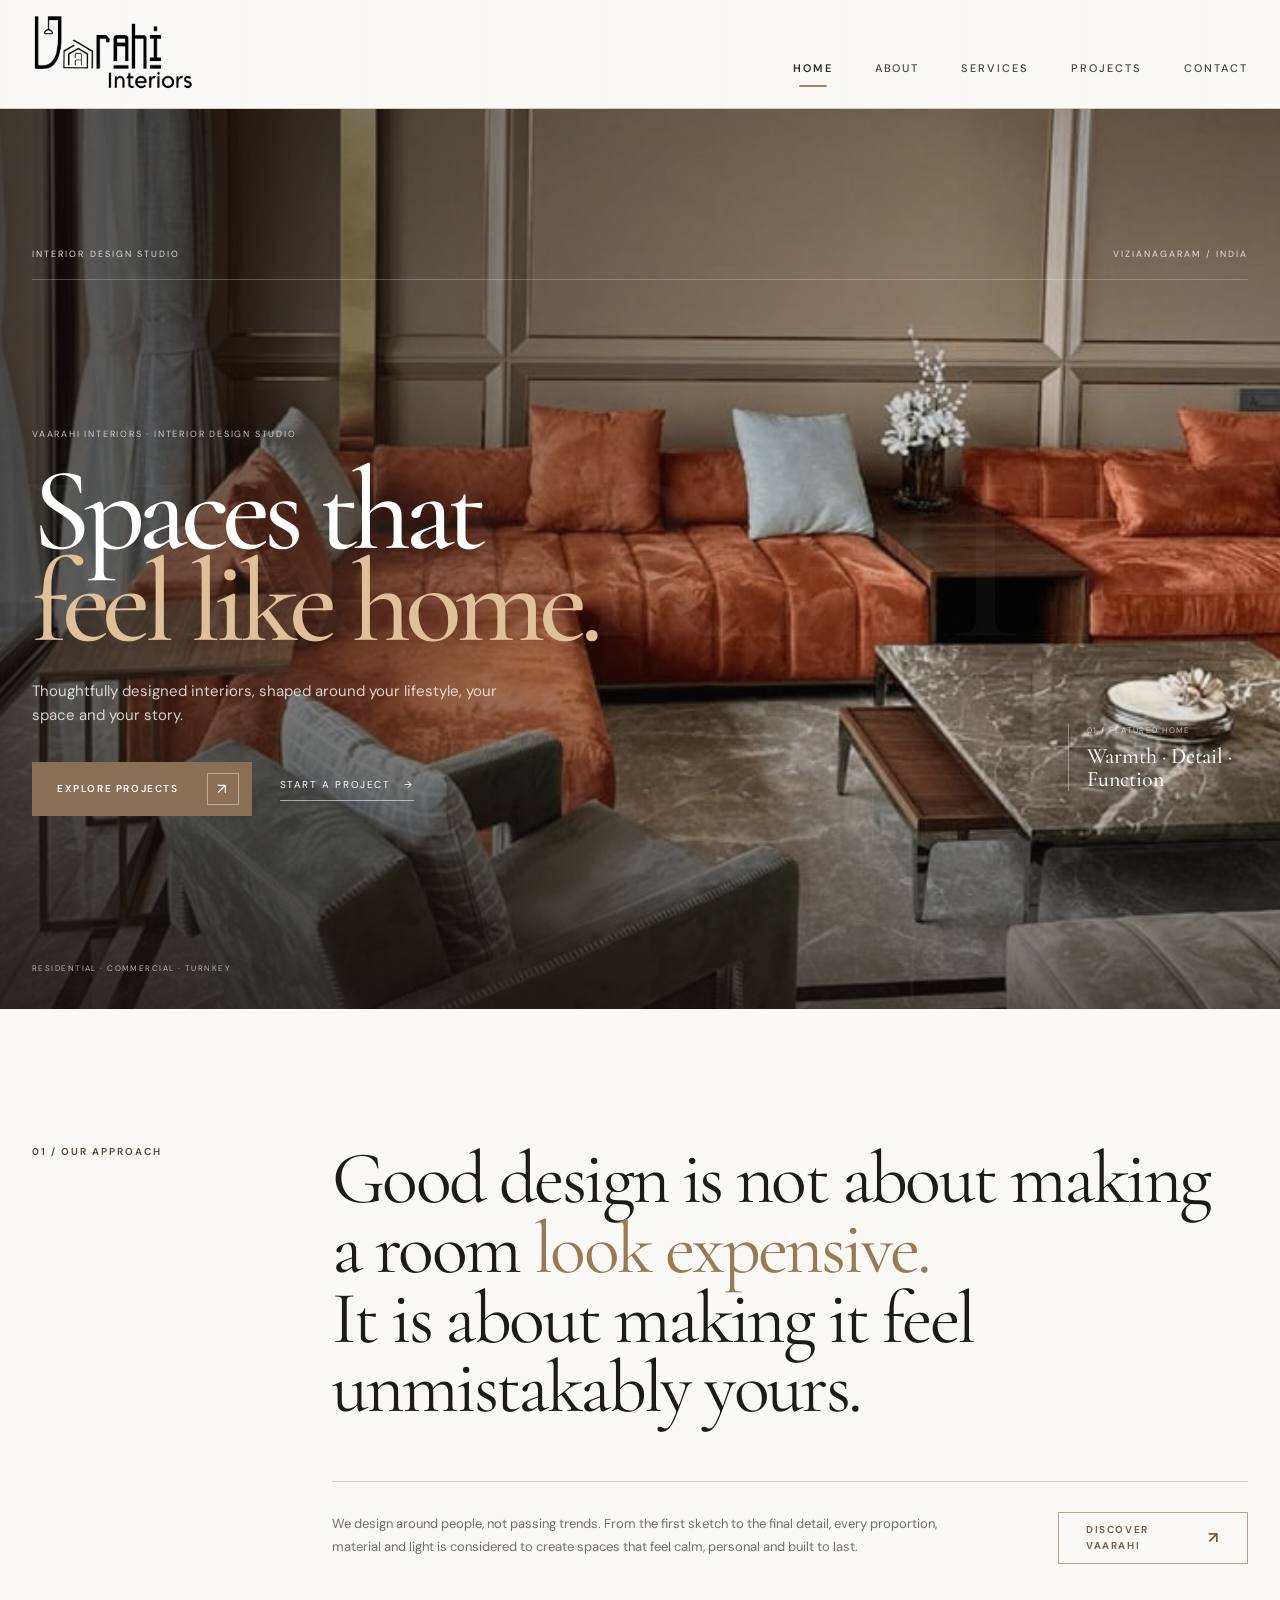
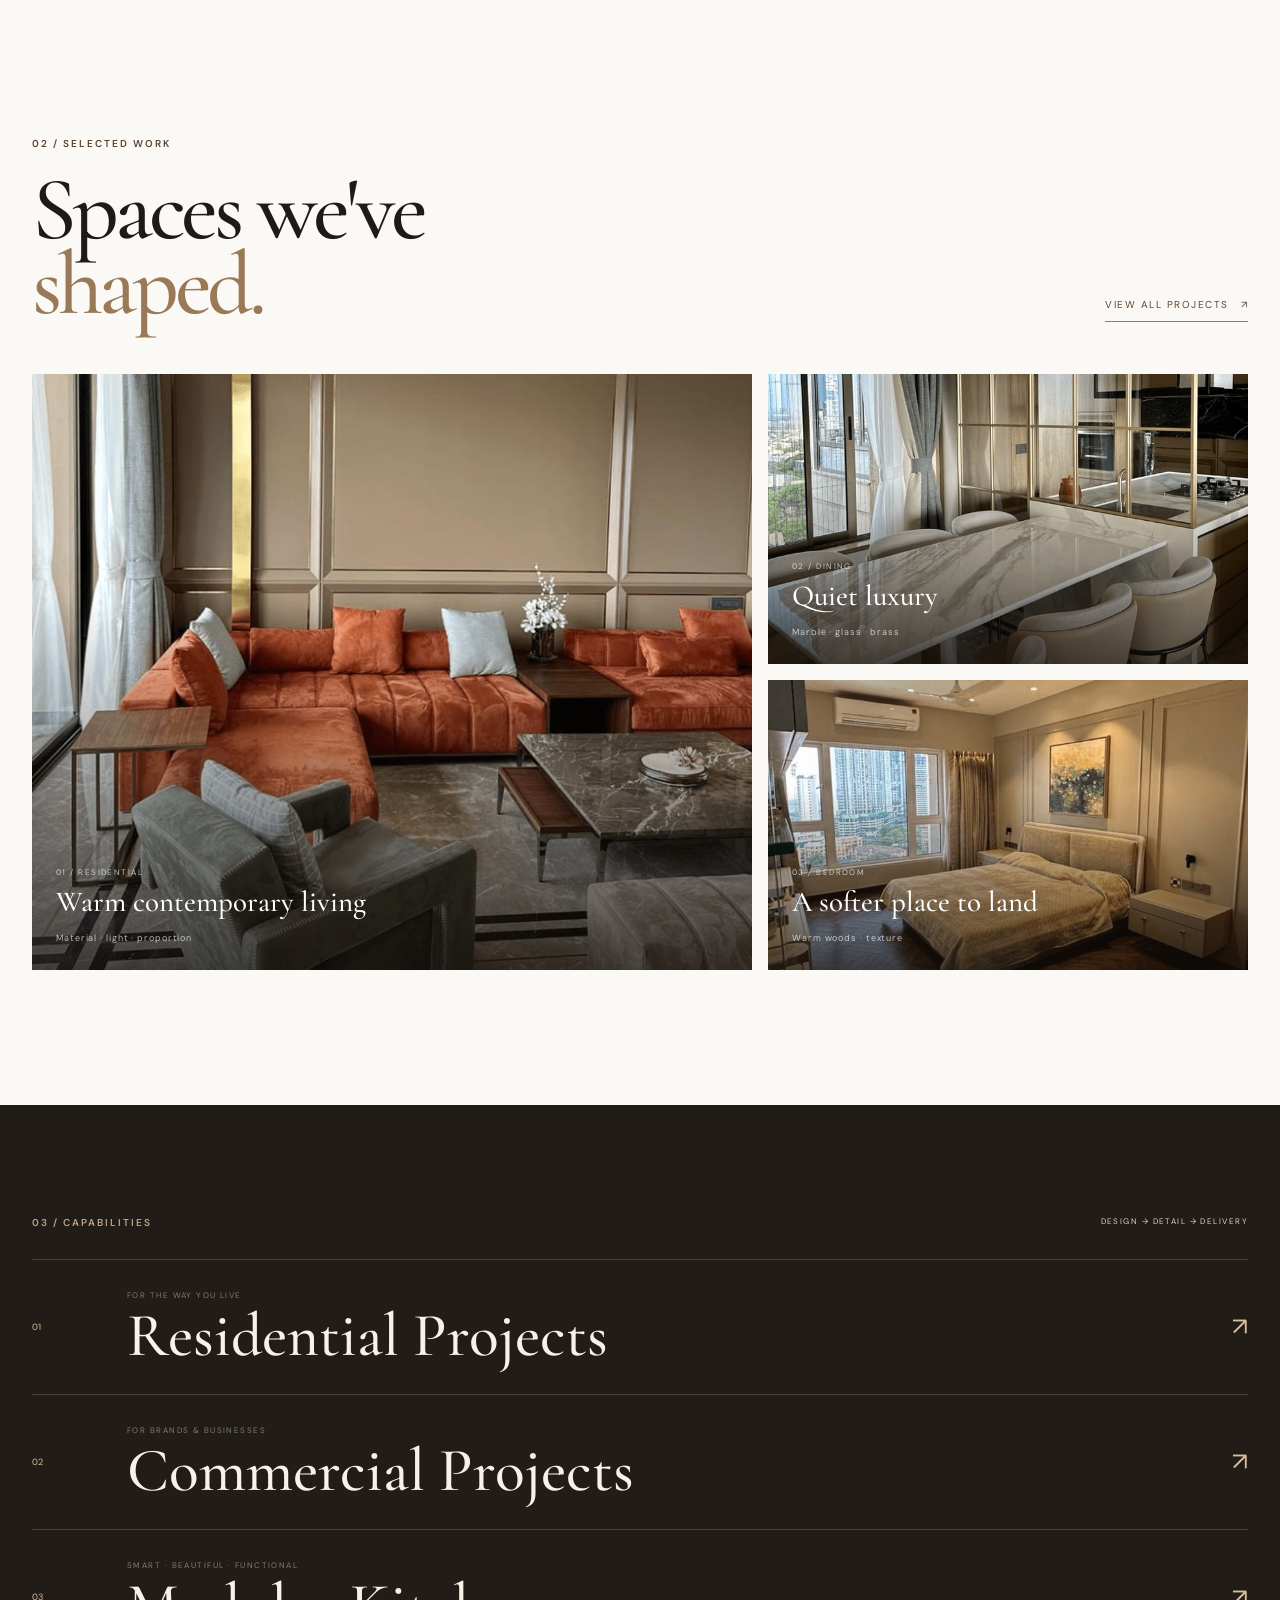
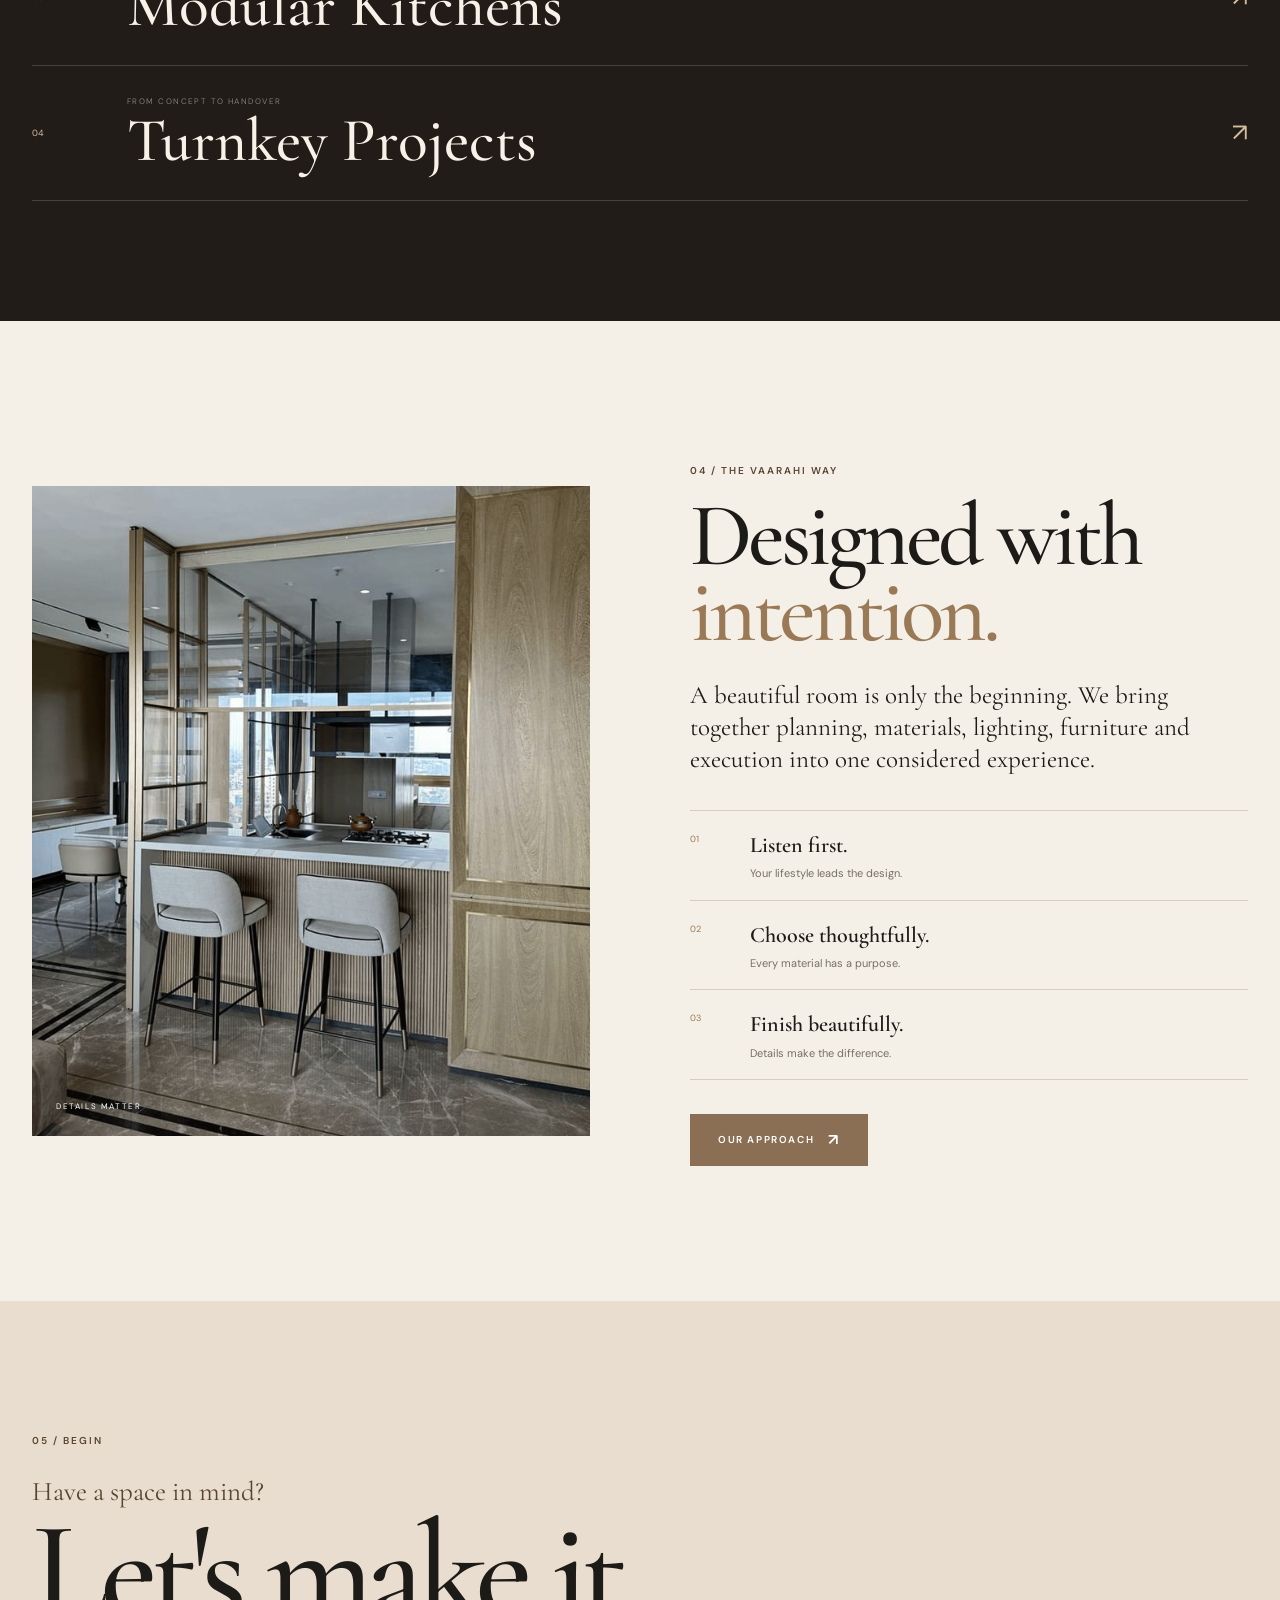
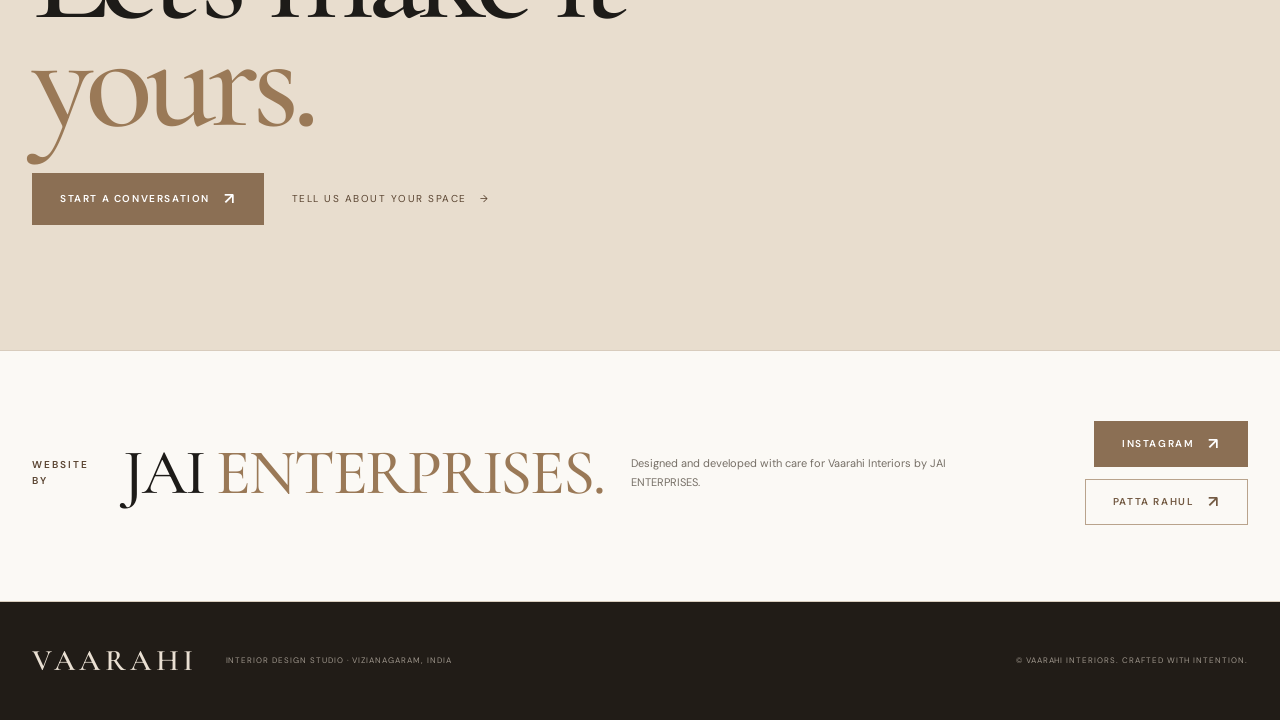
==== index.html @ 74805fc4 "Update founder details and website credit" ====
<!DOCTYPE html>
<html lang="en">
<head>
  <meta charset="UTF-8">
  <meta name="viewport" content="width=device-width, initial-scale=1.0">
  <meta name="description" content="Vaarahi Interiors — thoughtful residential and commercial interiors shaped around the way you live.">
  <title>Vaarahi Interiors | Spaces That Feel Like Home</title>
  <link rel="stylesheet" href="css/style.css">
</head>
<body class="home-page">

  <div class="page-loader" aria-hidden="true">
    <img src="images/vaarahi-logo.png" alt="Vaarahi Interiors">
  </div>

  <header class="site-header" id="top">
    <div class="container nav-wrap">
      <a class="brand" href="index.html" aria-label="Vaarahi Interiors home">
        <img src="images/vaarahi-logo.png" alt="Vaarahi Interiors logo">
      </a>

      <button class="menu-toggle" aria-label="Open menu" aria-expanded="false">
        <span></span><span></span><span></span>
      </button>

      <nav class="nav" aria-label="Main navigation">
        <a href="index.html" class="active">Home</a>
        <a href="about.html">About</a>
        <a href="services.html">Services</a>
        <a href="projects.html">Projects</a>
        <a href="contact.html">Contact</a>
      </nav>
    </div>
  </header>

  <main>

    <!-- HERO -->
    <section class="signature-hero">
      <div class="hero-slideshow" aria-label="Featured Vaarahi Interiors spaces">
        <img class="signature-hero-image is-active" src="images/vaarahi-project-09.jpeg" alt="Elegant Vaarahi Interiors living room">
        <img class="signature-hero-image" src="images/vaarahi-project-06.jpeg" alt="Elegant Vaarahi Interiors dining space">
        <img class="signature-hero-image" src="images/vaarahi-project-13.jpeg" alt="Elegant Vaarahi Interiors bedroom">
      </div>
      <div class="signature-overlay" aria-hidden="true"></div>
      <div class="hero-atmosphere" aria-hidden="true">
  <span class="hero-watermark">VAARAHI</span>
  <span class="hero-light"></span>
  <span class="hero-grain"></span>
</div>

      <div class="container signature-wrap">
        <div class="hero-topline">
          <span>INTERIOR DESIGN STUDIO</span>
          <span>VIZIANAGARAM / INDIA</span>
        </div>

        <div class="hero-main">
          <div class="hero-copy-block">
            <span class="hero-eyebrow">VAARAHI INTERIORS · INTERIOR DESIGN STUDIO</span>
            <h1>Spaces that<br><em>feel like home.</em></h1>
            <p>Thoughtfully designed interiors, shaped around your lifestyle, your space and your story.</p>

            <div class="hero-actions">
              <a class="hero-button hero-button-light" href="projects.html">
                <span>Explore projects</span><b>↗</b>
              </a>
              <a class="hero-text-link" href="contact.html">Start a project <span>→</span></a>
            </div>
          </div>

          <div class="hero-side-note">
            <span>01 / FEATURED HOME</span>
            <strong>Warmth · Detail · Function</strong>
          </div>
        </div>

        <div class="hero-bottom">
          
          <span class="hero-location">RESIDENTIAL · COMMERCIAL · TURNKEY</span>
        </div>
      </div>
    </section>

    <!-- INTRO -->
    <section class="manifesto" id="manifesto">
      <div class="container manifesto-grid">
        <div class="section-kicker">01 / OUR APPROACH</div>
        <div class="manifesto-content">
          <p class="manifesto-big">Good design is not about making a room <em>look expensive.</em><br>It is about making it feel unmistakably yours.</p>
          <div class="manifesto-rule"></div>
          <div class="manifesto-columns">
            <p>We design around people, not passing trends. From the first sketch to the final detail, every proportion, material and light is considered to create spaces that feel calm, personal and built to last.</p>
            <a class="btn btn-outline" href="about.html">Discover Vaarahi <span>↗</span></a>
          </div>
        </div>
      </div>
    </section>

    <!-- FEATURED WORK -->
    <section class="home-featured">
      <div class="container">
        <div class="featured-head">
          <div>
            <span class="section-kicker">02 / SELECTED WORK</span>
            <h2>Spaces we've<br><em>shaped.</em></h2>
          </div>
          <a class="text-link" href="projects.html">View all projects <span>↗</span></a>
        </div>

        <div class="featured-grid">
          <a class="featured-card featured-card-large" href="projects.html">
            <img src="images/vaarahi-project-09.jpeg" alt="Warm contemporary living room">
            <div class="featured-overlay"></div>
            <div class="featured-caption">
              <span>01 / RESIDENTIAL</span>
              <strong>Warm contemporary living</strong>
              <small>Material · light · proportion</small>
            </div>
          </a>

          <a class="featured-card" href="projects.html">
            <img src="images/vaarahi-project-06.jpeg" alt="Marble dining space with glass partition">
            <div class="featured-overlay"></div>
            <div class="featured-caption">
              <span>02 / DINING</span>
              <strong>Quiet luxury</strong>
              <small>Marble · glass · brass</small>
            </div>
          </a>

          <a class="featured-card" href="projects.html">
            <img src="images/vaarahi-project-13.jpeg" alt="Calm bedroom interior">
            <div class="featured-overlay"></div>
            <div class="featured-caption">
              <span>03 / BEDROOM</span>
              <strong>A softer place to land</strong>
              <small>Warm woods · texture</small>
            </div>
          </a>
        </div>
      </div>
    </section>

    <!-- SERVICES -->
    <section class="home-services">
      <div class="container">
        <div class="home-service-top">
          <span class="section-kicker">03 / CAPABILITIES</span>
          <span>DESIGN → DETAIL → DELIVERY</span>
        </div>

        <div class="capability-list">
          <a href="services.html">
            <span>01</span>
            <div><small>FOR THE WAY YOU LIVE</small><h2>Residential Projects</h2></div>
            <i>↗</i>
          </a>
          <a href="services.html">
            <span>02</span>
            <div><small>FOR BRANDS & BUSINESSES</small><h2>Commercial Projects</h2></div>
            <i>↗</i>
          </a>
          <a href="services.html">
            <span>03</span>
            <div><small>SMART · BEAUTIFUL · FUNCTIONAL</small><h2>Modular Kitchens</h2></div>
            <i>↗</i>
          </a>
          <a href="services.html">
            <span>04</span>
            <div><small>FROM CONCEPT TO HANDOVER</small><h2>Turnkey Projects</h2></div>
            <i>↗</i>
          </a>
        </div>
      </div>
    </section>

    <!-- WHY VAARAHI -->
    <section class="home-philosophy">
      <div class="container philosophy-layout">
        <div class="philosophy-image">
          <img src="images/vaarahi-project-10.jpeg" alt="Vaarahi kitchen and dining interior">
          <span>DETAILS MATTER</span>
        </div>
        <div class="philosophy-copy">
          <span class="section-kicker">04 / THE VAARAHI WAY</span>
          <h2>Designed with<br><em>intention.</em></h2>
          <p class="lead">A beautiful room is only the beginning. We bring together planning, materials, lighting, furniture and execution into one considered experience.</p>

          <div class="principles">
            <div><span>01</span><strong>Listen first.</strong><p>Your lifestyle leads the design.</p></div>
            <div><span>02</span><strong>Choose thoughtfully.</strong><p>Every material has a purpose.</p></div>
            <div><span>03</span><strong>Finish beautifully.</strong><p>Details make the difference.</p></div>
          </div>

          <a class="btn btn-primary" href="about.html">Our approach <span>↗</span></a>
        </div>
      </div>
    </section>

    <!-- CTA -->
    <section class="home-cta">
      <div class="container home-cta-inner">
        <span class="section-kicker">05 / BEGIN</span>
        <p>Have a space in mind?</p>
        <h2>Let's make it<br><em>yours.</em></h2>
        <div class="cta-actions">
          <a class="btn btn-primary" href="contact.html">Start a conversation <span>↗</span></a>
          <a class="cta-phone" href="contact.html">Tell us about your space <span>→</span></a>
        </div>
      </div>
    </section>

    <!-- WEBSITE CREDIT -->
    <section class="site-credit" aria-label="Website credit">
      <div class="container site-credit-inner">
        <span class="section-kicker">WEBSITE BY</span>
        <h2>JAI <em>ENTERPRISES.</em></h2>
        <p>Designed and developed with care for Vaarahi Interiors by JAI ENTERPRISES.</p>
        <div class="site-credit-actions">
          <a class="btn btn-primary" href="https://www.instagram.com/jai.enterprisesofficial/" target="_blank" rel="noopener noreferrer">
            Instagram <span>↗</span>
          </a>
          <a class="btn btn-outline" href="https://joga-jeyvanth-kumar.vercel.app/" target="_blank" rel="noopener noreferrer">
            Patta Rahul <span>↗</span>
          </a>
        </div>
      </div>
    </section>

  </main>
  <button class="back-to-top" id="backToTop" aria-label="Back to top">
  ↑
</button>

  <footer>
    <div class="container footer-wrap">
      <div class="footer-left">
        <span class="footer-brand">VAARAHI</span>
        <span>Interior Design Studio · Vizianagaram, India</span>
      </div>
      <span>© Vaarahi Interiors. Crafted with intention.</span>
      
    </div>
  </footer>

  <script src="js/analytics.js"></script>
  <script src="js/script.js"></script>
</body>
</html>
---- css/style.css ----
@import url('https://fonts.googleapis.com/css2?family=Cormorant+Garamond:wght@400;500;600;700&family=DM+Sans:wght@400;500;600&display=swap');

:root{
  --cream:#f5f0e7;
  --paper:#fbf9f5;
  --warm:#e8ddce;
  --brown:#9a7957;
  --brown-dark:#5a4431;
  --ink:#1d1b18;
  --muted:#766f66;
  --line:#d8ccbd;
  --white:#fffdf9;
  --dark:#211c17;
  --container:min(1240px,calc(100% - 64px));
}

*{box-sizing:border-box;margin:0;padding:0}
html{scroll-behavior:smooth}
body{
  background:var(--paper);color:var(--ink);
  font-family:"DM Sans",Arial,sans-serif;line-height:1.6;overflow-x:hidden
}
body:after{
  content:"";position:fixed;inset:0;pointer-events:none;z-index:9999;
  background:linear-gradient(90deg,rgba(90,68,49,.025) 1px,transparent 1px);
  background-size:120px 120px;opacity:.35
}
a{color:inherit;text-decoration:none}
img{display:block;max-width:100%}
.container{width:var(--container);margin:auto}

.page-loader{
  position:fixed;inset:0;background:var(--cream);z-index:1000;
  display:grid;place-items:center;animation:loader .8s 1s forwards;pointer-events:none
}
.page-loader img{width:170px;height:auto}
@keyframes loader{to{opacity:0;visibility:hidden}}

.site-header{
  position:absolute;top:0;left:0;width:100%;z-index:50;
  border-bottom:1px solid rgba(255,255,255,.22);
  transition:background .3s ease,backdrop-filter .3s ease
}
.home-page .site-header{
  position:relative;
  top:auto;left:auto;
  background:var(--paper);
  color:var(--ink);
  border-bottom:1px solid var(--line);
}
.nav-wrap{height:108px;display:flex;align-items:center;justify-content:space-between}
.brand{display:block;width:190px;line-height:0}
.brand img{display:block;width:100%;height:auto;max-height:76px;object-fit:contain;object-position:left center}
.nav{display:flex;align-items:center;gap:44px}
.nav a{
  position:relative;font-size:12px;text-transform:uppercase;letter-spacing:.2em;
  padding:12px 0;transition:color .25s ease
}
.nav a:after{
  content:"";position:absolute;left:50%;bottom:0;width:0;height:2px;
  background:var(--brown);transform:translateX(-50%);
  transition:width .3s ease;border-radius:20px
}
.nav a:hover:after,.nav a.active:after{width:32px}
.nav a.active{font-weight:600}
.home-page .nav a{color:var(--ink);text-shadow:none}
.home-page .nav a:after{background:#d8b990}
.menu-toggle{display:none;border:0;background:none;cursor:pointer}
.menu-toggle span{display:block;width:28px;height:1px;background:currentColor}

.section-kicker{
  color:var(--brown-dark);font-size:10px;letter-spacing:.2em;
  font-weight:600;text-transform:uppercase
}
em{font-style:normal;color:var(--brown)}
.btn{
  display:inline-flex;align-items:center;justify-content:center;gap:18px;
  padding:15px 22px;font-size:10px;text-transform:uppercase;letter-spacing:.16em;
  transition:transform .3s ease,background .3s ease,color .3s ease,border-color .3s ease;
  border:1px solid transparent
}
.btn span{font-size:16px;line-height:0}
.btn-primary{background:var(--brown-dark);color:#fff}
.btn-primary:hover{background:#3e2f22;transform:translateY(-3px)}
.btn-outline{border-color:var(--brown);color:var(--brown-dark)}
.btn-outline:hover{background:var(--brown-dark);color:#fff;transform:translateY(-2px)}
.text-link{
  display:inline-flex;gap:12px;align-items:center;font-size:10px;
  text-transform:uppercase;letter-spacing:.15em;border-bottom:1px solid var(--brown);
  padding-bottom:8px;color:var(--brown-dark)
}

/* ===== HOME HERO ===== */
.signature-hero{
  min-height:100svh;position:relative;overflow:hidden;color:#fff;
  display:flex;align-items:stretch;background:#30251d
}
.hero-slideshow{
  position:absolute;
  inset:0;
  z-index:0;
}
.signature-hero-image{
  position:absolute;
  inset:0;
  width:100%;
  height:100%;
  object-fit:cover;
  object-position:center 56%;
  opacity:0;
  transform:scale(1.035);
  transition:opacity 1.1s ease-in-out, transform 6s ease-out;
}
.signature-hero-image.is-active{
  opacity:1;
  transform:scale(1.055);
}
@keyframes heroZoom{to{transform:scale(1.05)}}
.signature-overlay{
  position:absolute;inset:0;
  background:
    linear-gradient(90deg,rgba(18,13,10,.72) 0%,rgba(18,13,10,.42) 38%,rgba(18,13,10,.08) 75%),
    linear-gradient(0deg,rgba(16,11,8,.62) 0%,transparent 36%,rgba(16,11,8,.16) 100%)
}
.signature-wrap{
  position:relative;z-index:2;min-height:100svh;width:var(--container);
  display:flex;flex-direction:column;justify-content:space-between;padding:138px 0 34px
}
.hero-topline{
  display:flex;justify-content:space-between;align-items:center;
  font-size:9px;letter-spacing:.23em;color:rgba(255,255,255,.82);
  padding-bottom:18px;border-bottom:1px solid rgba(255,255,255,.24)
}
.hero-main{display:flex;align-items:center;justify-content:space-between;gap:60px}
.hero-copy-block{max-width:820px}
.hero-eyebrow{
  display:block;font-size:9px;letter-spacing:.2em;color:rgba(255,255,255,.72);
  margin-bottom:24px
}
.hero-copy-block h1{
  font-family:"Cormorant Garamond",Georgia,serif;font-size:clamp(72px,9.2vw,145px);
  line-height:.78;font-weight:500;letter-spacing:-.055em;max-width:850px
}
.hero-copy-block h1 em{color:#dfc09a}
.hero-copy-block>p{
  margin-top:30px;max-width:480px;font-size:15px;line-height:1.65;
  color:rgba(255,255,255,.78)
}
.hero-actions{display:flex;align-items:center;gap:28px;margin-top:34px}
.hero-button{
  display:inline-flex;align-items:center;gap:26px;padding:16px 19px;
  text-transform:uppercase;font-size:10px;letter-spacing:.16em
}
.hero-button b{font-size:17px;font-weight:400}
.hero-button-light{background:#fff;color:var(--ink);transition:.3s}
.hero-button-light:hover{background:#e9d9c4;transform:translateY(-3px)}
.hero-text-link{
  color:#fff;font-size:10px;text-transform:uppercase;letter-spacing:.16em;
  padding-bottom:7px;border-bottom:1px solid rgba(255,255,255,.55)
}
.hero-text-link span{margin-left:9px}
.hero-side-note{
  width:180px;align-self:flex-end;margin-bottom:25px;padding-left:18px;
  border-left:1px solid rgba(255,255,255,.35);display:grid;gap:8px
}
.hero-side-note span{font-size:8px;letter-spacing:.18em;color:rgba(255,255,255,.65)}
.hero-side-note strong{
  font-family:"Cormorant Garamond",Georgia,serif;font-size:22px;line-height:1.05;
  font-weight:500;color:#fff
}
.hero-bottom{
  display:flex;justify-content:space-between;align-items:center;
  font-size:8px;letter-spacing:.18em;color:rgba(255,255,255,.65)
}
.hero-scroll{display:flex;align-items:center;gap:12px}
.hero-scroll i{display:block;width:34px;height:1px;background:rgba(255,255,255,.65)}
.hero-location{text-align:right}

/* ===== HOME INTRO ===== */
.manifesto{padding:135px 0;background:var(--paper)}
.manifesto-grid{display:grid;grid-template-columns:210px 1fr;gap:90px}
.manifesto-big{
  font-family:"Cormorant Garamond",Georgia,serif;font-size:clamp(50px,5.8vw,82px);
  line-height:.94;letter-spacing:-.035em;max-width:900px
}
.manifesto-rule{height:1px;background:var(--line);margin:58px 0 30px}
.manifesto-columns{
  display:grid;grid-template-columns:1fr 190px;gap:60px;align-items:start
}
.manifesto-columns p{font-size:13px;color:var(--muted);max-width:620px;line-height:1.8}

/* ===== FEATURED WORK ===== */
.home-featured{padding:30px 0 135px;background:var(--paper)}
.featured-head{
  display:flex;justify-content:space-between;align-items:end;
  margin-bottom:52px
}
.featured-head h2,.philosophy-copy h2{
  font-family:"Cormorant Garamond",Georgia,serif;font-size:clamp(62px,7vw,94px);
  line-height:.84;letter-spacing:-.045em;font-weight:500;margin-top:17px
}
.featured-grid{
  display:grid;grid-template-columns:1.5fr 1fr;grid-template-rows:290px 290px;gap:16px
}
.featured-card{position:relative;overflow:hidden;background:#ddd}
.featured-card-large{grid-row:span 2}
.featured-card img{width:100%;height:100%;object-fit:cover;transition:transform .9s cubic-bezier(.2,.65,.2,1)}
.featured-card:hover img{transform:scale(1.055)}
.featured-overlay{
  position:absolute;inset:0;background:linear-gradient(0deg,rgba(18,12,8,.76),transparent 62%);
}
.featured-caption{position:absolute;left:24px;right:24px;bottom:22px;color:#fff}
.featured-caption span{font-size:8px;letter-spacing:.18em;opacity:.7}
.featured-caption strong{
  display:block;font-family:"Cormorant Garamond",Georgia,serif;font-size:29px;
  line-height:1.05;font-weight:500;margin:5px 0
}
.featured-caption small{font-size:9px;letter-spacing:.1em;opacity:.68}

/* ===== SERVICES ===== */
.home-services{background:var(--dark);color:#f8f1e8;padding:110px 0 120px}
.home-services .section-kicker{color:#d6bd9d}
.home-service-top{
  display:flex;justify-content:space-between;padding-bottom:28px;
  border-bottom:1px solid rgba(255,255,255,.2);font-size:8px;letter-spacing:.18em;opacity:.85
}
.capability-list a{
  display:grid;grid-template-columns:70px 1fr 50px;align-items:center;
  gap:25px;padding:29px 0;border-bottom:1px solid rgba(255,255,255,.17);
  transition:padding .35s ease
}
.capability-list a:hover{padding-left:15px}
.capability-list>a>span{font-size:9px;color:#d6bd9d}
.capability-list div{display:grid;gap:5px}
.capability-list div small{font-size:8px;letter-spacing:.18em;color:rgba(255,255,255,.42)}
.capability-list h2{
  font-family:"Cormorant Garamond",Georgia,serif;font-size:clamp(42px,4.8vw,66px);
  font-weight:500;line-height:.95
}
.capability-list i{font-style:normal;font-size:25px;text-align:right;color:#d6bd9d}

/* ===== PHILOSOPHY ===== */
.home-philosophy{padding:135px 0;background:var(--cream)}
.philosophy-layout{display:grid;grid-template-columns:1fr 1fr;gap:100px;align-items:center}
.philosophy-image{height:650px;position:relative;overflow:hidden}
.philosophy-image img{width:100%;height:100%;object-fit:cover}
.philosophy-image:after{
  content:"";position:absolute;inset:0;background:linear-gradient(0deg,rgba(20,14,10,.45),transparent 55%)
}
.philosophy-image>span{
  position:absolute;z-index:2;bottom:23px;left:24px;color:#fff;font-size:8px;
  letter-spacing:.2em
}
.philosophy-copy h2{margin-bottom:30px}
.philosophy-copy>.lead{
  font-family:"Cormorant Garamond",Georgia,serif;font-size:25px;line-height:1.28;
  max-width:560px;margin-bottom:35px
}
.principles{border-top:1px solid var(--line);margin-bottom:34px}
.principles>div{
  display:grid;grid-template-columns:42px 1fr;gap:0 18px;padding:17px 0;
  border-bottom:1px solid var(--line)
}
.principles span{font-size:9px;color:var(--brown);padding-top:4px}
.principles strong{font-family:"Cormorant Garamond",Georgia,serif;font-size:22px;font-weight:600}
.principles p{grid-column:2;font-size:11px;color:var(--muted);margin-top:2px}

/* ===== CTA ===== */
.home-cta{background:var(--warm);padding:125px 0}
.home-cta-inner{position:relative}
.home-cta-inner>p{
  font-family:"Cormorant Garamond",Georgia,serif;font-size:27px;color:var(--brown-dark);
  margin:18px 0 5px
}
.home-cta h2{
  font-family:"Cormorant Garamond",Georgia,serif;font-size:clamp(82px,11vw,158px);
  line-height:.77;font-weight:500;letter-spacing:-.055em
}
.cta-actions{display:flex;align-items:center;gap:28px;margin-top:38px}
.cta-phone{font-size:10px;text-transform:uppercase;letter-spacing:.15em;color:var(--brown-dark)}
.cta-phone span{margin-left:9px}

/* ===== WEBSITE CREDIT ===== */
.site-credit{padding:70px 0 76px;background:var(--paper);border-top:1px solid var(--line);border-bottom:1px solid var(--line)}
.site-credit-inner{display:flex;align-items:center;justify-content:space-between;gap:28px}
.site-credit h2{font-family:"Cormorant Garamond",Georgia,serif;font-size:clamp(42px,5vw,70px);line-height:.9;font-weight:500;letter-spacing:-.035em;white-space:nowrap}
.site-credit-inner>p{max-width:360px;color:var(--muted);font-size:11px;line-height:1.75}
.site-credit-actions{display:flex;gap:12px;flex-wrap:wrap;justify-content:flex-end}
.site-credit-actions .btn{min-height:46px}

/* ===== FOUNDER ===== */
.founder-section{background:var(--cream);border-top:1px solid var(--line);border-bottom:1px solid var(--line)}
.founder-grid{display:grid;grid-template-columns:minmax(320px,480px) 1fr;gap:90px;align-items:center}
.founder-photo-wrap{position:relative;overflow:hidden;background:#ddd;border:1px solid var(--line)}
.founder-photo-wrap img{width:100%;aspect-ratio:4 / 5;object-fit:cover;object-position:center top}
.founder-photo-wrap>span{position:absolute;left:22px;bottom:20px;color:#fff;font-size:9px;letter-spacing:.2em;text-transform:uppercase;text-shadow:0 1px 10px rgba(0,0,0,.4)}
.founder-copy h2{font-family:"Cormorant Garamond",Georgia,serif;font-size:clamp(60px,7vw,96px);line-height:.86;font-weight:500;letter-spacing:-.04em;margin:16px 0 28px}
.founder-copy>.lead{max-width:640px;margin-bottom:20px}
.founder-copy>p:not(.lead){max-width:620px;color:var(--muted);font-size:14px;line-height:1.8}
.founder-signature{display:flex;flex-direction:column;gap:5px;margin-top:36px;padding-top:20px;border-top:1px solid var(--line);max-width:420px}
.founder-signature strong{font-family:"Cormorant Garamond",Georgia,serif;font-size:23px;font-weight:600;letter-spacing:.03em}
.founder-signature span{font-size:9px;text-transform:uppercase;letter-spacing:.16em;color:var(--brown-dark)}

/* ===== FOOTER ===== */
footer{background:#211c17;color:#e9dfd2;padding:35px 0}
.footer-wrap{display:flex;align-items:center;justify-content:space-between;gap:30px}
.footer-left{display:flex;align-items:center;gap:28px}
.footer-brand{
  font-family:"Cormorant Garamond",Georgia,serif;font-size:30px;letter-spacing:.15em;
  font-weight:600
}
.footer-wrap>span,.footer-wrap a,.footer-left>span:not(.footer-brand){
  font-size:8px;letter-spacing:.12em;text-transform:uppercase;opacity:.62
}

/* ===== INNER PAGES ===== */
.inner-hero{
  min-height:610px;padding:180px 0 90px;display:flex;align-items:end;
  background:linear-gradient(135deg,var(--cream),#fbf8f2 58%,#e9ddce);
  border-bottom:1px solid var(--line);position:relative;overflow:hidden
}
.inner-hero:after{
  content:"VAARAHI";position:absolute;right:-50px;bottom:-65px;
  font-family:"Cormorant Garamond",Georgia,serif;font-size:210px;
  color:rgba(139,111,81,.055);font-weight:600;pointer-events:none
}
.inner-hero-content{position:relative;z-index:1}
.inner-hero h1{
  font-family:"Cormorant Garamond",Georgia,serif;font-size:clamp(72px,8vw,116px);
  line-height:.85;font-weight:500;letter-spacing:-.04em;margin:22px 0 28px
}
.inner-hero p{font-size:16px;color:var(--muted);max-width:540px}
.section{padding:125px 0}
.story-grid{display:grid;grid-template-columns:210px 1fr;gap:90px}
.story-grid h2,.contact-grid h2{
  font-family:"Cormorant Garamond",Georgia,serif;font-size:clamp(54px,6vw,84px);
  line-height:.92;font-weight:500;letter-spacing:-.03em;margin:12px 0 30px
}
.story-grid p:not(.lead){max-width:720px;color:var(--muted);font-size:14px;margin-top:18px}
.lead{font-family:"Cormorant Garamond",Georgia,serif;font-size:27px;line-height:1.25;max-width:730px;margin-bottom:18px}
.philosophy{background:var(--cream);border-top:1px solid var(--line);border-bottom:1px solid var(--line)}
.section-head{display:flex;justify-content:space-between;align-items:end;gap:50px;margin-bottom:58px}
.section-head>p{max-width:370px;color:var(--muted);font-size:13px}
.value-grid{display:grid;grid-template-columns:repeat(4,1fr);border-top:1px solid var(--line)}
.value-grid article{padding:30px 25px;min-height:200px;border-right:1px solid var(--line)}
.value-grid article:first-child{border-left:1px solid var(--line)}
.value-grid span{font-size:10px;color:var(--brown)}
.value-grid h3{font-family:"Cormorant Garamond",Georgia,serif;font-size:28px;font-weight:600;margin:28px 0 10px}
.value-grid p{font-size:12px;color:var(--muted)}
.service-detail-grid{border-top:1px solid var(--line)}
.service-detail{
  display:grid;grid-template-columns:80px 1fr;gap:30px;padding:52px 0;
  border-bottom:1px solid var(--line)
}
.service-detail>span{font-size:11px;color:var(--brown);padding-top:8px}
.service-detail h2{
  font-family:"Cormorant Garamond",Georgia,serif;font-size:clamp(46px,5vw,72px);
  font-weight:500;line-height:.95;margin:0 0 18px
}
.service-detail p{max-width:680px;color:var(--muted);font-size:14px}
.service-detail ul{
  display:flex;flex-wrap:wrap;gap:9px 28px;margin-top:22px;padding:0;list-style:none;
  color:var(--brown-dark);font-size:11px;text-transform:uppercase;letter-spacing:.08em
}
.service-detail li:before{content:"— ";color:var(--brown)}
.portfolio-grid{display:grid;grid-template-columns:repeat(2,minmax(0,1fr));gap:18px}
.portfolio-grid .project{position:relative;overflow:hidden;min-height:420px;background:#ddd}
.portfolio-grid .project img{width:100%;height:520px;display:block;object-fit:cover;transition:transform .7s ease}
.portfolio-grid .project:hover img{transform:scale(1.045)}
.portfolio-grid .project:after{
  content:"";position:absolute;inset:0;background:linear-gradient(0deg,rgba(25,18,12,.68),transparent 55%);pointer-events:none
}
.project figcaption{position:absolute;left:22px;right:22px;bottom:19px;z-index:2;color:#fff}
.project figcaption span{font-size:9px;opacity:.7;display:block}
.project figcaption strong{display:block;font-family:"Cormorant Garamond",Georgia,serif;font-size:28px;font-weight:500}
.project figcaption small{font-size:8px;letter-spacing:.12em;text-transform:uppercase;opacity:.72}
.cta{padding-top:55px;padding-bottom:100px}
.cta-box{
  text-align:center;background:var(--warm);padding:85px 30px;
  border:1px solid var(--line);position:relative;overflow:hidden
}
.cta-box:before{
  content:"";position:absolute;width:430px;height:430px;border:1px solid rgba(139,111,81,.12);
  border-radius:50%;left:50%;top:50%;transform:translate(-50%,-50%)
}
.cta-box>*{position:relative}
.cta-box h2{
  font-family:"Cormorant Garamond",Georgia,serif;font-size:clamp(58px,7vw,92px);
  line-height:.9;font-weight:500;margin:14px 0 18px
}
.cta-box p{color:var(--muted);font-size:14px;margin-bottom:30px}

/* ===== CONTACT ===== */
.contact-page-grid{display:grid;grid-template-columns:1.05fr .95fr;gap:80px;align-items:start}
.contact-left h2{font-family:"Cormorant Garamond",Georgia,serif;font-size:clamp(54px,5.5vw,78px);line-height:.92;font-weight:500;letter-spacing:-.03em;margin:14px 0 25px}
.contact-left>.lead{max-width:520px}
.contact-detail-list{margin:35px 0 42px;display:grid;border-top:1px solid var(--line)}
.contact-detail{display:grid;grid-template-columns:48px 1fr 25px;align-items:center;gap:15px;padding:18px 0;border-bottom:1px solid var(--line);color:var(--ink);transition:padding .25s ease}
.contact-detail:hover{padding-left:8px}
.detail-icon{width:38px;height:38px;border:1px solid var(--line);display:grid;place-items:center;color:var(--brown);font-size:17px}
.contact-detail b{display:block;font-size:10px;letter-spacing:.15em}
.contact-detail small{display:block;font-size:12px;color:var(--muted);margin-top:4px}
.contact-detail strong{font-size:15px;font-weight:400;color:var(--brown)}
.location-block{border-top:1px solid var(--line);padding-top:25px}
.location-heading{display:flex;gap:15px;align-items:flex-start;margin-bottom:20px}
.location-heading>div>span{font-size:9px;letter-spacing:.17em;color:var(--brown);display:block;margin-bottom:6px}
.location-heading strong{font-family:"Cormorant Garamond",Georgia,serif;font-size:25px;font-weight:600;display:block}
.location-heading p{font-size:12px;color:var(--muted);margin-top:3px}
.map-wrap{height:390px;position:relative;overflow:hidden;border:1px solid var(--line);background:#e7e2da}
.map-wrap iframe{width:100%;height:100%;display:block}
.map-open{position:absolute;top:14px;left:14px;background:#fff;color:#202020;padding:11px 15px;font-size:11px;font-weight:600;text-decoration:none;box-shadow:0 4px 14px rgba(0,0,0,.12)}
.contact-form-premium{padding:40px;background:var(--cream);border:1px solid var(--line);position:sticky;top:100px}
.form-top{padding-bottom:22px;border-bottom:1px solid var(--line);margin-bottom:23px}
.form-top h3{font-family:"Cormorant Garamond",Georgia,serif;font-size:48px;line-height:.92;font-weight:500;margin:12px 0 13px}
.form-top p{font-size:12px;color:var(--muted)}
.contact-form{display:grid;gap:19px}
.contact-form label{display:grid;gap:8px;font-size:9px;letter-spacing:.14em;text-transform:uppercase;color:var(--brown-dark)}
.contact-form input,.contact-form select,.contact-form textarea{
  width:100%;border:1px solid var(--line);background:var(--paper);padding:13px 14px;
  font:inherit;font-size:13px;letter-spacing:0;color:var(--ink);outline:none
}
.contact-form input:focus,.contact-form select:focus,.contact-form textarea:focus{border-color:var(--brown)}
.contact-form textarea{resize:vertical}
.contact-form button{justify-self:start;cursor:pointer}
.form-note{font-size:11px;color:var(--brown-dark);min-height:18px}
.contact-strip{background:#211c17;color:#eee2d2;padding:26px 0}
.contact-strip-inner{display:flex;justify-content:space-between;align-items:center}
.contact-strip span{font-size:9px;letter-spacing:.16em;opacity:.6}
.contact-strip a{color:#eee2d2;text-decoration:none;font-family:"Cormorant Garamond",Georgia,serif;font-size:24px}

/* ===== RESPONSIVE ===== */
@media(max-width:1000px){
  :root{--container:min(100% - 40px,760px)}
  .nav{gap:28px}
  .brand{width:170px}
  .hero-main{gap:35px}
  .hero-side-note{display:none}
  .manifesto-grid,.story-grid{grid-template-columns:1fr;gap:28px}
  .featured-head{align-items:start}
  .philosophy-layout{grid-template-columns:1fr;gap:55px}
  .philosophy-image{height:600px}
  .value-grid{grid-template-columns:1fr 1fr}
  .value-grid article:nth-child(3),.value-grid article:nth-child(4){border-top:1px solid var(--line)}
  .contact-page-grid{grid-template-columns:1fr;gap:55px}
  .contact-form-premium{position:relative;top:auto}
}

@media(max-width:700px){
  :root{--container:min(100% - 28px,560px)}
  .nav-wrap{height:82px}
  .brand{width:150px}
  .nav{
    display:none;position:absolute;top:82px;left:0;width:100%;
    background:rgba(251,249,245,.98);color:var(--ink)!important;
    padding:20px 24px 25px;flex-direction:column;align-items:flex-start;gap:0;
    border-bottom:1px solid var(--line);box-shadow:0 12px 30px rgba(40,28,18,.08)
  }
  .nav.open{display:flex}
  .nav a{color:var(--ink)!important;width:100%;padding:13px 0;font-size:11px}
  .nav a:after{left:0;transform:none;bottom:5px}
  .home-page .nav a{text-shadow:none}
  .menu-toggle{display:flex;flex-direction:column;gap:6px;color:#fff}
  .home-page .site-header:has(.nav.open) .menu-toggle{color:var(--ink)}
  .signature-wrap{padding:112px 0 25px}
  .signature-hero{min-height:760px}
  .signature-hero-image{object-position:center 52%}
  .signature-overlay{
    background:linear-gradient(90deg,rgba(18,13,10,.75),rgba(18,13,10,.23)),
    linear-gradient(0deg,rgba(16,11,8,.72),transparent 55%)
  }
  .hero-topline{font-size:7px;letter-spacing:.16em}
  .hero-topline span:last-child{display:none}
  .hero-main{align-items:end}
  .hero-copy-block h1{font-size:clamp(66px,17vw,100px);line-height:.8}
  .hero-eyebrow{font-size:7px;margin-bottom:18px}
  .hero-copy-block>p{font-size:13px;max-width:350px;margin-top:24px}
  .hero-actions{flex-wrap:wrap;gap:18px;margin-top:26px}
  .hero-bottom{font-size:7px}
  .hero-location{display:none}
  .manifesto{padding:90px 0}
  .manifesto-big{font-size:49px}
  .manifesto-columns{grid-template-columns:1fr;gap:28px}
  .home-featured{padding:20px 0 90px}
  .featured-head{display:block;margin-bottom:35px}
  .featured-head .text-link{margin-top:25px}
  .featured-grid{grid-template-columns:1fr;grid-template-rows:none;gap:12px}
  .featured-card,.featured-card-large{grid-row:auto;height:390px}
  .home-services{padding:80px 0 90px}
  .home-service-top{font-size:7px}
  .capability-list a{grid-template-columns:35px 1fr 28px;gap:10px;padding:24px 0}
  .capability-list h2{font-size:35px}
  .capability-list div small{font-size:6px}
  .capability-list i{font-size:19px}
  .home-philosophy{padding:90px 0}
  .philosophy-image{height:430px}
  .philosophy-copy h2{font-size:62px}
  .philosophy-copy>.lead{font-size:23px}
  .home-cta{padding:90px 0}
  .home-cta h2{font-size:82px}
  .cta-actions{display:grid;gap:20px}
  .footer-wrap{flex-direction:column;text-align:center}
  .footer-left{flex-direction:column;gap:8px}
  .inner-hero{min-height:500px;padding:135px 0 70px}
  .inner-hero h1{font-size:64px}
  .inner-hero:after{font-size:115px}
  .section{padding:85px 0}
  .section-head{display:block;margin-bottom:38px}
  .section-head>p{margin-top:20px}
  .value-grid{grid-template-columns:1fr}
  .value-grid article{border-left:1px solid var(--line);border-top:1px solid var(--line)}
  .service-detail{grid-template-columns:1fr;gap:5px;padding:38px 0}
  .service-detail>span{padding-top:0}
  .portfolio-grid{grid-template-columns:1fr}
  .portfolio-grid .project,.portfolio-grid .project img{height:420px;min-height:420px}
  .contact-form-premium{padding:25px 18px}
  .form-top h3{font-size:43px}
  .map-wrap{height:330px}
  .contact-strip-inner{display:block}
  .contact-strip a{display:block;margin-top:9px}
}

@media(prefers-reduced-motion:reduce){
  html{scroll-behavior:auto}
  *,*:before,*:after{animation-duration:.01ms!important;animation-iteration-count:1!important;transition-duration:.01ms!important}
}


/* ===== POLISH / MOTION ===== */
.reveal-item{
  opacity:0;
  transform:translateY(24px);
  transition:opacity .75s ease,transform .75s cubic-bezier(.2,.65,.2,1);
  transition-delay:var(--reveal-delay,0ms)
}
.reveal-item.visible{opacity:1;transform:none}
body.page-leaving{opacity:.92;transition:opacity .18s ease}

.home-page .site-header .brand img{filter:none}
body:not(.home-page) .site-header{
  background:rgba(245,240,231,.92);
  backdrop-filter:blur(12px);
  border-bottom:1px solid rgba(95,73,53,.12)
}
body:not(.home-page) .nav a{color:#4d463e}


/* =========================================================
   PREMIUM CONTACT PAGE — MINIMAL CREAM
   ========================================================= */

.contact-section {
  position: relative;
  overflow: hidden;
  background:
    radial-gradient(circle at 8% 18%, rgba(201,162,126,.10), transparent 25%),
    radial-gradient(circle at 92% 80%, rgba(139,111,84,.07), transparent 28%),
    var(--paper);
}

/* subtle decorative editorial lines */
.contact-section::before {
  content: "";
  position: absolute;
  width: 420px;
  height: 420px;
  border: 1px solid rgba(139,111,84,.10);
  border-radius: 50%;
  right: -180px;
  top: 80px;
  pointer-events: none;
}

.contact-section::after {
  content: "";
  position: absolute;
  width: 280px;
  height: 280px;
  border: 1px solid rgba(139,111,84,.08);
  border-radius: 50%;
  left: -150px;
  bottom: 100px;
  pointer-events: none;
}

/* Main grid */
.contact-page-grid {
  position: relative;
  z-index: 2;
  gap: 80px;
}

/* Left heading */
.contact-left h2 {
  font-size: clamp(48px, 5vw, 76px);
  line-height: .92;
  margin: 14px 0 24px;
  letter-spacing: -.035em;
}

.contact-left h2 em {
  color: var(--accent, #a9825e);
  font-style: italic;
}

.contact-left .lead {
  max-width: 620px;
  font-size: 15px;
  line-height: 1.8;
  color: var(--muted);
  margin-bottom: 38px;
}

/* Contact cards */
.contact-detail-list {
  border-top: 1px solid rgba(139,111,84,.22);
}

.contact-detail {
  position: relative;
  display: grid;
  grid-template-columns: 54px 1fr 30px;
  align-items: center;
  min-height: 92px;
  padding: 15px 4px;
  border-bottom: 1px solid rgba(139,111,84,.22);
  text-decoration: none;
  color: inherit;
  transition:
    padding .35s ease,
    background .35s ease,
    transform .35s ease;
}

.contact-detail:hover {
  padding-left: 16px;
  padding-right: 16px;
  background: rgba(255,255,255,.45);
  transform: translateX(4px);
}

.detail-icon {
  width: 42px;
  height: 42px;
  display: grid;
  place-items: center;
  border: 1px solid rgba(139,111,84,.30);
  color: #9a7654;
  font-size: 17px;
  transition: .3s ease;
}

.contact-detail:hover .detail-icon {
  background: #9a7654;
  color: #fff;
  transform: rotate(-4deg);
}

.contact-detail b {
  display: block;
  font-size: 10px;
  letter-spacing: .19em;
  margin-bottom: 6px;
  font-weight: 600;
}

.contact-detail small {
  display: block;
  color: var(--muted);
  font-size: 13px;
}

.contact-detail strong {
  font-size: 18px;
  font-weight: 400;
  color: #9a7654;
  transition: transform .3s ease;
}

.contact-detail:hover strong {
  transform: translate(4px,-4px);
}

/* Location */
.location-block {
  margin-top: 55px;
}

.location-heading {
  display: flex;
  gap: 18px;
  align-items: flex-start;
  margin-bottom: 22px;
}

.location-heading > div > span {
  display: block;
  font-size: 9px;
  letter-spacing: .2em;
  color: #9a7654;
  margin-bottom: 8px;
}

.location-heading strong {
  font-family: "Cormorant Garamond", Georgia, serif;
  font-size: 29px;
  font-weight: 500;
}

.location-heading p {
  margin: 5px 0 0;
  color: var(--muted);
  font-size: 12px;
}

/* Map */
.map-wrap {
  position: relative;
  height: 330px;
  overflow: hidden;
  border: 1px solid rgba(139,111,84,.25);
  background: #e8e0d6;
}

.map-wrap iframe {
  filter: grayscale(.75) contrast(.92);
  transition: filter .5s ease, transform .6s ease;
}

.map-wrap:hover iframe {
  filter: grayscale(.25) contrast(1);
  transform: scale(1.015);
}

.map-open {
  top: auto;
  left: 18px;
  bottom: 18px;
  padding: 12px 17px;
  background: rgba(255,255,255,.94);
  border: 1px solid rgba(139,111,84,.20);
  color: #3a3028;
  font-size: 10px;
  letter-spacing: .08em;
  box-shadow: 0 10px 30px rgba(40,30,20,.10);
  transition: .3s ease;
}

.map-open:hover {
  background: #3a3028;
  color: white;
}

/* Form */
.contact-form-premium {
  position: relative;
  padding: 48px;
  background: rgba(246,241,234,.82);
  border: 1px solid rgba(139,111,84,.25);
  box-shadow: 0 24px 70px rgba(55,40,25,.08);
}

.contact-form-premium::before {
  content: "START";
  position: absolute;
  right: 28px;
  top: 28px;
  font-size: 8px;
  letter-spacing: .3em;
  color: rgba(139,111,84,.55);
}

.form-top {
  padding-bottom: 28px;
  margin-bottom: 28px;
  border-bottom: 1px solid rgba(139,111,84,.22);
}

.form-top h3 {
  font-size: clamp(42px, 4vw, 58px);
  line-height: .9;
  margin: 14px 0 18px;
}

.form-top h3 em {
  color: #a9825e;
}

.form-top p {
  line-height: 1.7;
}

/* Inputs */
.contact-form-premium label {
  display: block;
  margin-bottom: 20px;
  color: #51463d;
  font-size: 9px;
  letter-spacing: .16em;
  text-transform: uppercase;
}

.contact-form-premium input,
.contact-form-premium select,
.contact-form-premium textarea {
  width: 100%;
  margin-top: 9px;
  padding: 15px 16px;
  border: 1px solid rgba(139,111,84,.22);
  background: rgba(255,255,255,.62);
  color: #27211d;
  font-family: inherit;
  font-size: 13px;
  outline: none;
  transition: .3s ease;
}

.contact-form-premium textarea {
  resize: vertical;
  min-height: 125px;
}

.contact-form-premium input:focus,
.contact-form-premium select:focus,
.contact-form-premium textarea:focus {
  border-color: #a9825e;
  background: #fff;
  box-shadow: 0 0 0 3px rgba(169,130,94,.08);
}

/* CTA */
.whatsapp-submit {
  min-height: 54px;
  border: 1px solid #8b6f54;
  background: #8b6f54;
  color: #fff;
  letter-spacing: .05em;
  transition: .35s ease;
}

.whatsapp-submit:hover {
  background: #332a24;
  border-color: #332a24;
  transform: translateY(-2px);
  box-shadow: 0 12px 30px rgba(50,40,30,.16);
}

/* Bottom strip */
.contact-strip {
  position: relative;
  overflow: hidden;
  background: #2b241f;
  padding: 30px 0;
}

.contact-strip-inner {
  position: relative;
  z-index: 2;
}

.contact-strip a {
  transition: .3s ease;
}

.contact-strip a:hover {
  opacity: .7;
}

/* Mobile */
@media (max-width: 900px) {
  .contact-page-grid {
    gap: 55px;
  }

  .contact-form-premium {
    padding: 35px 28px;
  }

  .contact-left h2 {
    font-size: 54px;
  }
}

@media (max-width: 650px) {
  .contact-left h2 {
    font-size: 48px;
  }

  .contact-form-premium {
    padding: 30px 20px;
  }

  .contact-form-premium::before {
    display: none;
  }

  .contact-detail {
    grid-template-columns: 48px 1fr 24px;
  }

  .map-wrap {
    height: 300px;
  }
}

/* ==========================================
   VAARAHI — PREMIUM CONTACT FORM
   Existing HTML Form — CSS Upgrade
   ========================================== */

.contact-form-premium {
  padding: 46px 44px;
  background: #f8f4ed;
  border: 1px solid #ded3c5;
  box-shadow: 0 20px 55px rgba(67, 52, 38, 0.08);
  position: relative;
}

/* Small decorative corner */
.contact-form-premium::after {
  content: "";
  position: absolute;
  width: 55px;
  height: 55px;
  right: 25px;
  bottom: 25px;
  border-right: 1px solid #c9a27e;
  border-bottom: 1px solid #c9a27e;
  opacity: .35;
}

/* ------------------------------------------
   FORM HEADER
   ------------------------------------------ */

.contact-form-premium .form-top {
  padding-bottom: 25px;
  margin-bottom: 30px;
  border-bottom: 1px solid #ddd2c4;
}

.contact-form-premium .form-top .section-kicker {
  color: #8b6f54;
  font-size: 9px;
  letter-spacing: .22em;
}

.contact-form-premium .form-top h3 {
  font-family: "Cormorant Garamond", Georgia, serif;
  font-size: 52px;
  line-height: .9;
  font-weight: 500;
  letter-spacing: -.025em;
  margin: 15px 0 17px;
  color: #211d19;
}

.contact-form-premium .form-top h3 em {
  color: #a9825e;
  font-style: italic;
}

.contact-form-premium .form-top p {
  font-size: 12px;
  line-height: 1.7;
  color: #776f67;
  max-width: 390px;
}

/* ------------------------------------------
   LABELS
   ------------------------------------------ */

.contact-form-premium > label {
  display: block;
  margin-bottom: 23px;
  color: #51463d;
  font-size: 9px;
  font-weight: 600;
  letter-spacing: .18em;
  text-transform: uppercase;
}

/* ------------------------------------------
   INPUTS
   ------------------------------------------ */

.contact-form-premium input,
.contact-form-premium select,
.contact-form-premium textarea {
  box-sizing: border-box;
  width: 100%;
  display: block;

  margin-top: 9px;
  padding: 16px 17px;

  border: 1px solid #ddd3c7;
  border-radius: 0;

  background: #fffdf9;
  color: #28231f;

  font-family: inherit;
  font-size: 13px;

  outline: none;

  transition:
    border-color .3s ease,
    background .3s ease,
    box-shadow .3s ease,
    transform .3s ease;
}

.contact-form-premium input {
  height: 53px;
}

.contact-form-premium select {
  height: 53px;
  cursor: pointer;
}

.contact-form-premium textarea {
  min-height: 135px;
  resize: vertical;
  line-height: 1.6;
}

/* Placeholder */
.contact-form-premium input::placeholder,
.contact-form-premium textarea::placeholder {
  color: #aaa29a;
  opacity: 1;
}

/* Focus */
.contact-form-premium input:focus,
.contact-form-premium select:focus,
.contact-form-premium textarea:focus {
  border-color: #a9825e;
  background: #ffffff;
  box-shadow: 0 0 0 3px rgba(169, 130, 94, .08);
}

/* ------------------------------------------
   FIELD HOVER
   ------------------------------------------ */

.contact-form-premium input:hover,
.contact-form-premium select:hover,
.contact-form-premium textarea:hover {
  border-color: #c9b6a2;
}

/* ------------------------------------------
   WHATSAPP BUTTON
   ------------------------------------------ */

.contact-form-premium .whatsapp-submit {
  width: 100%;
  min-height: 56px;

  display: flex;
  align-items: center;
  justify-content: center;
  gap: 12px;

  margin-top: 5px;

  border: 1px solid #8b6f54;
  border-radius: 0;

  background: #8b6f54;
  color: #fff;

  font-size: 10px;
  font-weight: 600;
  letter-spacing: .12em;
  text-transform: uppercase;

  cursor: pointer;

  transition:
    background .3s ease,
    border-color .3s ease,
    transform .3s ease,
    box-shadow .3s ease;
}

.contact-form-premium .whatsapp-submit:hover {
  background: #2d2722;
  border-color: #2d2722;
  transform: translateY(-2px);
  box-shadow: 0 12px 28px rgba(45, 39, 34, .16);
}

.contact-form-premium .whatsapp-submit span {
  font-size: 15px;
}

/* ------------------------------------------
   FORM NOTE
   ------------------------------------------ */

.contact-form-premium .form-note {
  min-height: 18px;
  margin: 14px 0 0;

  text-align: center;

  font-size: 10px;
  line-height: 1.5;
  color: #8b6f54;
}

/* ------------------------------------------
   BETTER SPACING
   ------------------------------------------ */

.contact-form-premium > label:last-of-type {
  margin-bottom: 25px;
}

/* ------------------------------------------
   MOBILE
   ------------------------------------------ */

@media (max-width: 650px) {

  .contact-form-premium {
    padding: 32px 22px;
  }

  .contact-form-premium .form-top h3 {
    font-size: 43px;
  }

  .contact-form-premium input,
  .contact-form-premium select {
    height: 51px;
  }

  .contact-form-premium textarea {
    min-height: 120px;
  }

  .contact-form-premium::after {
    display: none;
  }
}

/* ==========================================
   FLOATING BACK TO TOP
   ========================================== */

.back-to-top {
  position: fixed;
  right: 28px;
  bottom: 28px;
  z-index: 9999;

  width: 48px;
  height: 48px;

  display: grid;
  place-items: center;

  border: 1px solid rgba(139, 111, 84, .45);
  border-radius: 50%;

  background: rgba(250, 247, 242, .92);
  color: #8b6f54;

  font-family: Georgia, serif;
  font-size: 21px;
  line-height: 1;

  cursor: pointer;

  opacity: 0;
  visibility: hidden;
  transform: translateY(15px);

  box-shadow: 0 8px 25px rgba(50, 40, 30, .10);

  transition:
    opacity .35s ease,
    visibility .35s ease,
    transform .35s ease,
    background .3s ease,
    color .3s ease;
}

.back-to-top.show {
  opacity: 1;
  visibility: visible;
  transform: translateY(0);
}

.back-to-top:hover {
  background: #8b6f54;
  color: #fff;
  transform: translateY(-3px);
  box-shadow: 0 12px 28px rgba(50, 40, 30, .18);
}

@media (max-width: 650px) {
  .back-to-top {
    right: 18px;
    bottom: 18px;
    width: 43px;
    height: 43px;
    font-size: 19px;
  }
}

/* ==========================================
   PREMIUM NAVIGATION
   ========================================== */

.site-header .nav {
  display: flex;
  align-items: center;
  gap: 42px;
}

.site-header .nav a {
  position: relative;
  padding: 10px 0;

  color: #4b433c;
  text-decoration: none;

  font-size: 11px;
  font-weight: 500;
  letter-spacing: .18em;
  text-transform: uppercase;

  transition:
    color .3s ease,
    transform .3s ease;
}

/* Elegant gold line */
.site-header .nav a::after {
  content: "";
  position: absolute;
  left: 50%;
  bottom: 1px;

  width: 0;
  height: 2px;

  background: #a9825e;

  transform: translateX(-50%);
  transition: width .35s ease;
}

/* Hover */
.site-header .nav a:hover {
  color: #9a7654;
  transform: translateY(-2px);
}

.site-header .nav a:hover::after {
  width: 100%;
}

/* Active page */
.site-header .nav a.active {
  color: #302821;
  font-weight: 600;
}

.site-header .nav a.active::after {
  width: 28px;
}

/* Small spacing between navigation items */
@media (max-width: 900px) {
  .site-header .nav {
    gap: 25px;
  }
}

@media (max-width: 650px) {
  .site-header .nav {
    gap: 18px;
  }

  .site-header .nav a {
    font-size: 10px;
    letter-spacing: .12em;
  }
}


/* ==========================================
   PREMIUM CTA BUTTONS
   EXPLORE PROJECTS / START A PROJECT
   ========================================== */

.btn,
.cta-button,
.hero-cta,
.project-cta {
  position: relative;
  display: inline-flex;
  align-items: center;
  justify-content: center;
  gap: 14px;

  min-height: 52px;
  padding: 0 27px;

  border: 1px solid #8b6f54;
  border-radius: 0;

  background: #8b6f54;
  color: #fff;

  font-size: 10px;
  font-weight: 600;
  letter-spacing: .16em;
  text-transform: uppercase;
  text-decoration: none;

  overflow: hidden;
  cursor: pointer;

  transition:
    color .4s ease,
    background .4s ease,
    border-color .4s ease,
    transform .4s ease,
    box-shadow .4s ease;
}

/* Elegant sliding background */
.btn::before,
.cta-button::before,
.hero-cta::before,
.project-cta::before {
  content: "";
  position: absolute;
  inset: 0;

  background: #2d2722;

  transform: translateX(-101%);
  transition: transform .45s cubic-bezier(.77,0,.18,1);

  z-index: 0;
}

/* Keep text above animation */
.btn span,
.cta-button span,
.hero-cta span,
.project-cta span {
  position: relative;
  z-index: 2;
}

/* Hover */
.btn:hover,
.cta-button:hover,
.hero-cta:hover,
.project-cta:hover {
  border-color: #2d2722;
  color: #fff;
  transform: translateY(-3px);
  box-shadow: 0 14px 32px rgba(55,42,30,.16);
}

.btn:hover::before,
.cta-button:hover::before,
.hero-cta:hover::before,
.project-cta:hover::before {
  transform: translateX(0);
}

/* Arrow */
.btn span:last-child,
.cta-button span:last-child,
.hero-cta span:last-child,
.project-cta span:last-child {
  font-size: 16px;
  line-height: 1;
  transition: transform .35s ease;
}

.btn:hover span:last-child,
.cta-button:hover span:last-child,
.hero-cta:hover span:last-child,
.project-cta:hover span:last-child {
  transform: translate(4px,-3px);
}


/* ==========================================
   OUTLINE / SECONDARY CTA
   ========================================== */

.btn-outline,
.secondary-cta {
  background: transparent;
  color: #735a43;
  border-color: #b9a38c;
}

.btn-outline::before,
.secondary-cta::before {
  background: #8b6f54;
}

.btn-outline:hover,
.secondary-cta:hover {
  color: #fff;
  border-color: #8b6f54;
}


/* ==========================================
   START A PROJECT — SPECIAL CTA
   ========================================== */

.start-project-btn {
  position: relative;
  display: inline-flex;
  align-items: center;
  gap: 20px;

  padding: 15px 20px 15px 24px;

  background: #2d2722;
  color: #fff;

  border: 1px solid #2d2722;

  text-decoration: none;

  font-size: 10px;
  font-weight: 600;
  letter-spacing: .16em;
  text-transform: uppercase;

  transition: all .4s ease;
}

.start-project-btn .arrow {
  width: 30px;
  height: 30px;

  display: grid;
  place-items: center;

  border: 1px solid rgba(255,255,255,.35);

  font-size: 14px;

  transition: all .35s ease;
}

.start-project-btn:hover {
  background: #8b6f54;
  border-color: #8b6f54;
  transform: translateY(-3px);
  box-shadow: 0 15px 35px rgba(50,38,28,.18);
}

.start-project-btn:hover .arrow {
  background: #fff;
  color: #8b6f54;
  border-color: #fff;
  transform: translate(3px,-3px);
}


/* ==========================================
   EXPLORE PROJECTS — EDITORIAL STYLE
   ========================================== */

.explore-projects {
  position: relative;

  display: inline-flex;
  align-items: center;
  gap: 17px;

  padding: 14px 2px;

  color: #5e4b3a;
  background: transparent;

  border: 0;

  font-size: 10px;
  font-weight: 600;
  letter-spacing: .17em;
  text-transform: uppercase;

  text-decoration: none;

  transition: color .3s ease;
}

.explore-projects::after {
  content: "";

  position: absolute;
  left: 0;
  bottom: 7px;

  width: 100%;
  height: 1px;

  background: #a9825e;

  transform-origin: right;
  transition: transform .4s ease;
}

.explore-projects .arrow {
  font-size: 17px;
  transition: transform .35s ease;
}

.explore-projects:hover {
  color: #a9825e;
}

.explore-projects:hover::after {
  transform: scaleX(.35);
  transform-origin: left;
}

.explore-projects:hover .arrow {
  transform: translate(5px,-3px);
}


/* ==========================================
   MOBILE
   ========================================== */

@media (max-width: 650px) {

  .btn,
  .cta-button,
  .hero-cta,
  .project-cta {
    min-height: 50px;
    padding: 0 22px;
  }

  .start-project-btn {
    padding: 14px 17px 14px 20px;
  }
}

/* =========================================
   PREMIUM EXPLORE PROJECTS BUTTON
   ========================================= */

.hero-actions .hero-button.hero-button-light {
  position: relative;
  display: inline-flex;
  align-items: center;
  justify-content: space-between;
  gap: 28px;

  min-width: 190px;
  min-height: 54px;
  padding: 0 12px 0 24px;

  background: #8b6f54;
  color: #fff;

  border: 1px solid #8b6f54;
  border-radius: 0;

  text-decoration: none;

  font-size: 10px;
  font-weight: 600;
  letter-spacing: .16em;
  text-transform: uppercase;

  overflow: hidden;

  transition:
    background .4s ease,
    border-color .4s ease,
    transform .4s ease,
    box-shadow .4s ease;
}

/* Sliding dark layer */
.hero-actions .hero-button.hero-button-light::before {
  content: "";
  position: absolute;
  inset: 0;

  background: #2d2722;

  transform: translateX(-101%);
  transition: transform .45s cubic-bezier(.77,0,.18,1);

  z-index: 0;
}

/* Text */
.hero-actions .hero-button.hero-button-light span {
  position: relative;
  z-index: 2;
}

/* Arrow box */
.hero-actions .hero-button.hero-button-light b {
  position: relative;
  z-index: 2;

  width: 32px;
  height: 32px;

  display: grid;
  place-items: center;

  border: 1px solid rgba(255,255,255,.4);

  font-size: 15px;
  font-weight: 400;

  transition:
    background .35s ease,
    color .35s ease,
    border-color .35s ease,
    transform .35s ease;
}

/* Hover */
.hero-actions .hero-button.hero-button-light:hover {
  border-color: #2d2722;
  transform: translateY(-3px);
  box-shadow: 0 14px 32px rgba(55,42,30,.18);
}

.hero-actions .hero-button.hero-button-light:hover::before {
  transform: translateX(0);
}

.hero-actions .hero-button.hero-button-light:hover b {
  background: #fff;
  color: #8b6f54;
  border-color: #fff;
  transform: translate(3px,-3px);
}

/* Mobile */
@media (max-width: 650px) {
  .hero-actions .hero-button.hero-button-light {
    min-width: 175px;
    min-height: 50px;
    padding-left: 20px;
    gap: 20px;
  }
}

/* ==========================================
   VAARAHI HERO — SUBTLE PREMIUM ATMOSPHERE
   ========================================== */

.signature-hero {
  position: relative;
  overflow: hidden;
}

/* Keep all existing content above atmosphere */
.signature-hero .signature-hero-image,
.signature-hero .signature-overlay {
  position: absolute;
}

.signature-hero .signature-overlay {
  z-index: 1;
}

.signature-hero .signature-wrap {
  position: relative;
  z-index: 3;
}

/* Atmosphere */
.signature-hero .hero-atmosphere {
  position: absolute;
  inset: 0;
  z-index: 2;
  pointer-events: none;
  overflow: hidden;
}

/* Giant background VAARAHI */
.signature-hero .hero-watermark {
  position: absolute;
  left: 50%;
  top: 50%;

  transform: translate(-50%, -50%);

  font-family: "Cormorant Garamond", Georgia, serif;
  font-size: clamp(130px, 19vw, 290px);
  font-weight: 500;
  letter-spacing: .08em;
  white-space: nowrap;

  color: rgba(255, 255, 255, .035);

  animation: vaarahiBreath 9s ease-in-out infinite;
}

/* Warm moving spotlight */
.signature-hero .hero-light {
  position: absolute;

  width: 430px;
  height: 430px;

  left: 12%;
  top: 28%;

  border-radius: 50%;

  background: radial-gradient(
    circle,
    rgba(218, 181, 145, .14) 0%,
    rgba(218, 181, 145, .055) 35%,
    transparent 72%
  );

  filter: blur(22px);

  animation: heroLightMove 12s ease-in-out infinite alternate;
}

/* Very subtle texture */
.signature-hero .hero-grain {
  position: absolute;
  inset: -50%;

  opacity: .025;

  background-image: url("data:image/svg+xml,%3Csvg viewBox='0 0 180 180' xmlns='http://www.w3.org/2000/svg'%3E%3Cfilter id='n'%3E%3CfeTurbulence type='fractalNoise' baseFrequency='.85' numOctaves='4' stitchTiles='stitch'/%3E%3C/filter%3E%3Crect width='100%25' height='100%25' filter='url(%23n)' opacity='.45'/%3E%3C/svg%3E");

  animation: grainMove .25s steps(2) infinite;
}

/* Animations */
@keyframes vaarahiBreath {
  0%, 100% {
    opacity: .55;
    transform: translate(-50%, -50%) scale(1);
  }

  50% {
    opacity: 1;
    transform: translate(-50%, -50%) scale(1.015);
  }
}

@keyframes heroLightMove {
  0% {
    transform: translate(-30px, -10px) scale(.9);
  }

  50% {
    transform: translate(150px, 35px) scale(1.08);
  }

  100% {
    transform: translate(70px, -70px) scale(.95);
  }
}

@keyframes grainMove {
  0% {
    transform: translate(0, 0);
  }

  25% {
    transform: translate(-2%, 1%);
  }

  50% {
    transform: translate(1%, -2%);
  }

  75% {
    transform: translate(2%, 2%);
  }

  100% {
    transform: translate(-1%, -1%);
  }
}

/* Mobile */
@media (max-width: 650px) {
  .signature-hero .hero-watermark {
    font-size: 85px;
  }

  .signature-hero .hero-light {
    width: 280px;
    height: 280px;
  }
}

/* Accessibility */
@media (prefers-reduced-motion: reduce) {
  .signature-hero .hero-watermark,
  .signature-hero .hero-light,
  .signature-hero .hero-grain {
    animation: none;
  }
}

/* ===== MOBILE MENU FIX ===== */
@media (max-width: 700px) {

  .site-header {
    z-index: 1000;
  }

  .nav {
    position: fixed !important;
    top: 105px;
    left: 0;
    right: 0;
    width: 100%;
    height: calc(100vh - 105px);

    display: none;
    flex-direction: column;
    align-items: flex-start;
    justify-content: flex-start;

    gap: 0;
    padding: 35px 28px;

    background: var(--paper);
    border-top: 1px solid var(--line);
    overflow-y: auto;
    z-index: 999;
  }

  .nav.open {
    display: flex;
  }

  .nav a {
    width: 100%;
    padding: 18px 0;
    font-size: 13px;
  }

  body.menu-open {
    overflow: hidden;
  }
}

@media (max-width: 700px) {

  .site-header {
    z-index: 1000;
  }

  .nav {
    position: fixed !important;
    top: 105px;
    left: 0;
    width: 100%;
    height: calc(100vh - 105px);

    display: none;
    flex-direction: column;
    align-items: flex-start;

    padding: 30px 28px;
    gap: 0;

    background: var(--paper);
    border-top: 1px solid var(--line);

    overflow-y: auto;
    z-index: 999;
  }

  .nav.open {
    display: flex;
  }

  .nav a {
    width: 100%;
    padding: 18px 0;
  }

  body.menu-open {
    overflow: hidden;
  }
}

/* ===== FINAL MOBILE NAVIGATION BEHAVIOUR =====
   On phones the navigation stays hidden until the hamburger button is tapped. */
@media (max-width: 700px) {
  .site-header { position: relative; z-index: 2000; }
  .site-header .nav-wrap { position: relative; }

  .site-header .nav {
    position: fixed !important;
    top: 82px !important;
    left: 0 !important;
    right: 0 !important;
    width: 100% !important;
    height: auto !important;
    max-height: calc(100vh - 82px);
    display: none !important;
    flex-direction: column !important;
    align-items: flex-start !important;
    justify-content: flex-start !important;
    gap: 0 !important;
    padding: 22px 28px 30px !important;
    margin: 0 !important;
    background: var(--paper) !important;
    color: var(--ink) !important;
    border-top: 1px solid var(--line);
    border-bottom: 1px solid var(--line);
    box-shadow: 0 14px 32px rgba(40,28,18,.10);
    overflow-y: auto;
    z-index: 1999;
  }

  .site-header .nav.open {
    display: flex !important;
  }

  .site-header .nav a {
    display: block;
    width: 100%;
    padding: 17px 0 !important;
    color: var(--ink) !important;
    text-shadow: none !important;
    font-size: 12px !important;
  }

  .site-header .nav a:after {
    left: 0 !important;
    transform: none !important;
    bottom: 7px !important;
  }

  .site-header .menu-toggle {
    display: flex !important;
    width: 42px;
    height: 42px;
    padding: 8px 6px;
    margin: 0;
    align-items: flex-end;
    justify-content: center;
    gap: 6px;
    color: #fff;
    position: relative;
    z-index: 2001;
  }

  .site-header .menu-toggle span {
    display: block;
    width: 28px;
    height: 1px;
    background: currentColor;
    transition: transform .2s ease, opacity .2s ease;
  }

  .site-header .menu-toggle[aria-expanded="true"] span:nth-child(1) {
    transform: translateY(7px) rotate(45deg);
  }
  .site-header .menu-toggle[aria-expanded="true"] span:nth-child(2) {
    opacity: 0;
  }
  .site-header .menu-toggle[aria-expanded="true"] span:nth-child(3) {
    transform: translateY(-7px) rotate(-45deg);
  }

  body.menu-open { overflow: hidden; }
}

/* ===== MOBILE MENU CONTRAST =====
   Home and inner pages use a dark hamburger/logo for clear contrast.
   Inner pages use a light header, so the hamburger is dark. */
@media (max-width: 700px) {
  .home-page .site-header .menu-toggle {
    color: var(--ink) !important;
  }

  body:not(.home-page) .site-header .menu-toggle {
    color: var(--ink) !important;
  }
}

/* ===== EXPERIENCE STATS ===== */
.experience-stats{padding-top:110px;padding-bottom:110px;background:var(--paper);border-top:1px solid var(--line);border-bottom:1px solid var(--line)}
.stats-head{margin-bottom:48px}
.stats-head h2{margin-top:14px}
.stats-head>p{max-width:390px;color:var(--muted);font-size:13px;line-height:1.8}
.stats-grid{display:grid;grid-template-columns:repeat(3,1fr);border-top:1px solid var(--line);border-left:1px solid var(--line)}
.stat-card{min-height:220px;padding:35px 30px;display:flex;flex-direction:column;justify-content:flex-end;border-right:1px solid var(--line);border-bottom:1px solid var(--line)}
.stat-card strong{font-family:"Cormorant Garamond",Georgia,serif;font-size:76px;line-height:.85;font-weight:500;letter-spacing:-.03em;color:var(--ink)}
.stat-number{display:block;font-variant-numeric:tabular-nums}
.stat-card span{margin-top:28px;font-size:10px;text-transform:uppercase;letter-spacing:.16em;color:var(--brown-dark)}
@media (max-width:700px){
  .experience-stats{padding-top:78px;padding-bottom:78px}
  .stats-head>p{margin-top:18px}
  .stats-grid{grid-template-columns:1fr}
  .stat-card{min-height:165px;padding:28px 22px}
  .stat-card strong{font-size:62px}
  .stat-card span{margin-top:20px}
}

/* ===== CLIENT REVIEWS ===== */
.client-reviews{padding-top:110px;padding-bottom:110px;background:var(--paper);border-top:1px solid var(--line)}
.reviews-head{max-width:620px;margin-bottom:52px}
.reviews-head h2{margin-top:14px}
.reviews-head>p{max-width:500px;margin-top:18px;color:var(--muted);font-size:13px;line-height:1.8}
.reviews-grid{display:grid;grid-template-columns:repeat(3,1fr);gap:24px}
.review-card{position:relative;min-height:430px;padding:34px 30px 30px;background:#fff;border:1px solid var(--line);display:flex;flex-direction:column;overflow:hidden}
.review-stars{font-size:17px;letter-spacing:.12em;color:var(--brown-dark);line-height:1}
.review-quote{position:absolute;top:20px;right:25px;font-family:Georgia,serif;font-size:76px;line-height:1;color:rgba(153,115,75,.16)}
.review-card>p{margin-top:34px;color:var(--muted);font-size:13px;line-height:1.9;font-style:italic}
.review-author{margin-top:auto;padding-top:28px;border-top:1px solid var(--line);display:grid;grid-template-columns:18px 1fr;column-gap:12px;align-items:center}
.review-author>span{grid-row:1 / span 2;width:18px;height:1px;background:var(--brown-dark)}
.review-author strong{font-family:"Cormorant Garamond",Georgia,serif;font-size:22px;font-weight:600;color:var(--ink);line-height:1.1}
.review-author small{grid-column:2;margin-top:6px;font-size:9px;text-transform:uppercase;letter-spacing:.16em;color:var(--brown-dark)}
.reviews-footer{display:flex;justify-content:center;margin-top:42px}
@media (max-width:900px){
  .reviews-grid{grid-template-columns:1fr}
  .review-card{min-height:0}
}
@media (max-width:700px){
  .client-reviews{padding-top:78px;padding-bottom:78px}
  .reviews-head{margin-bottom:34px}
  .review-card{padding:28px 22px 24px}
  .review-card>p{margin-top:28px;font-size:12.5px;line-height:1.8}
  .review-quote{right:18px;font-size:64px}
}


/* ===== HERO IMAGE SLIDESHOW ===== */
.hero-slideshow{
  pointer-events:none;
}
@media (max-width:650px){
  .hero-slideshow,
  .signature-hero-image{
    width:100%;
    height:100%;
  }
  .signature-hero-image{
    object-position:center 50%;
  }
}
@media (prefers-reduced-motion:reduce){
  .signature-hero-image{
    transition:none;
  }
}

/* Final desktop hero navigation placement: keep the menu slightly lower
   inside the header so it sits comfortably over the hero image. */
@media (min-width: 701px) {
  .home-page .site-header .nav-wrap {
    align-items: flex-end;
    padding-bottom: 18px;
  }

  .home-page .site-header .nav {
    margin-bottom: 2px;
  }

  .home-page .site-header .brand {
    margin-bottom: 0;
  }
}


/* ===== FOUNDER + WEBSITE CREDIT MOBILE ===== */
@media (max-width:900px){
  .founder-grid{grid-template-columns:1fr;gap:45px}
  .founder-photo-wrap{max-width:560px;margin:0 auto;width:100%}
  .site-credit-inner{display:grid;grid-template-columns:1fr 1fr;align-items:end}
  .site-credit-inner>p{grid-column:1 / -1;max-width:620px}
  .site-credit-actions{justify-content:flex-start;grid-column:1 / -1}
}
@media (max-width:700px){
  .founder-section{padding-top:78px;padding-bottom:78px}
  .founder-grid{gap:35px}
  .founder-photo-wrap{max-width:100%}
  .founder-copy h2{font-size:64px}
  .founder-copy>.lead{font-size:23px}
  .founder-copy>p:not(.lead){font-size:12.5px}
  .founder-signature{margin-top:28px}
  .site-credit{padding:55px 0 60px}
  .site-credit-inner{display:flex;flex-direction:column;align-items:flex-start;gap:18px}
  .site-credit h2{font-size:54px}
  .site-credit-inner>p{max-width:100%;font-size:11px}
  .site-credit-actions{width:100%;display:grid;grid-template-columns:1fr;justify-content:stretch}
  .site-credit-actions .btn{width:100%}
}
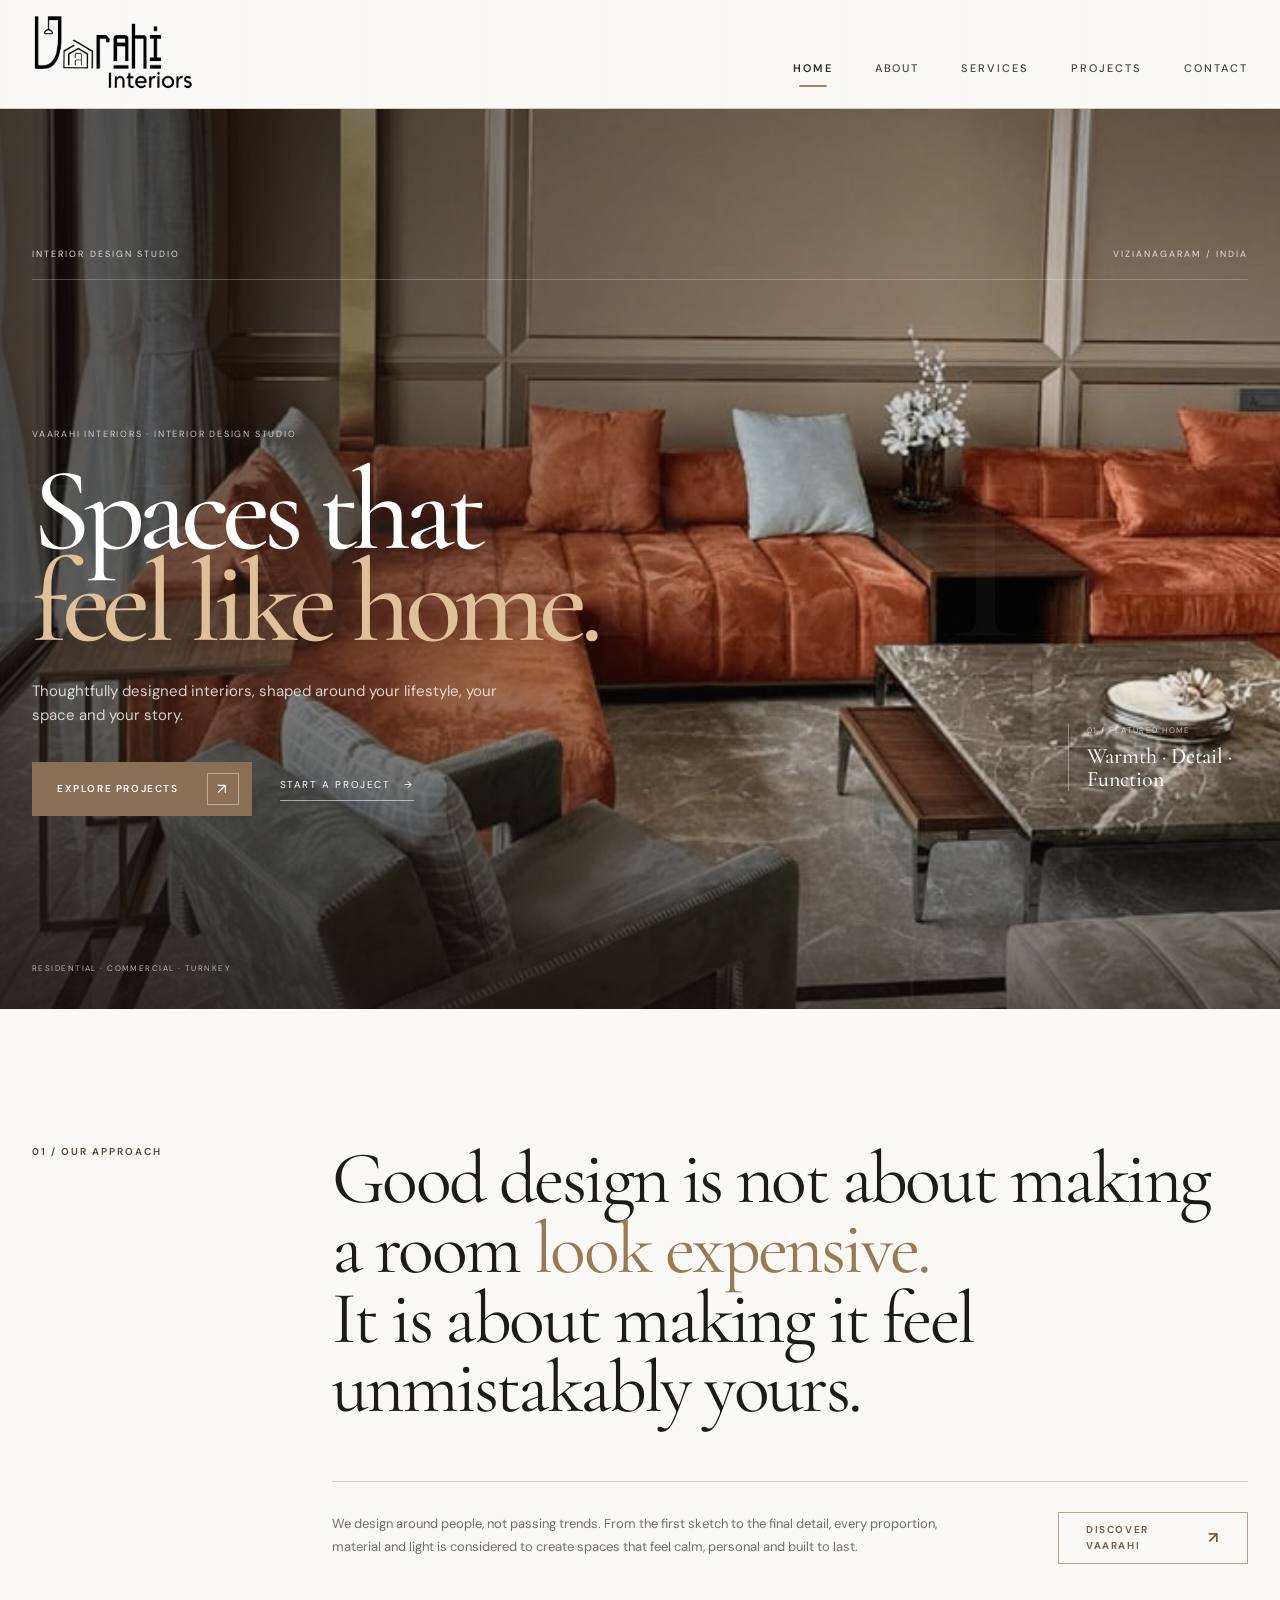
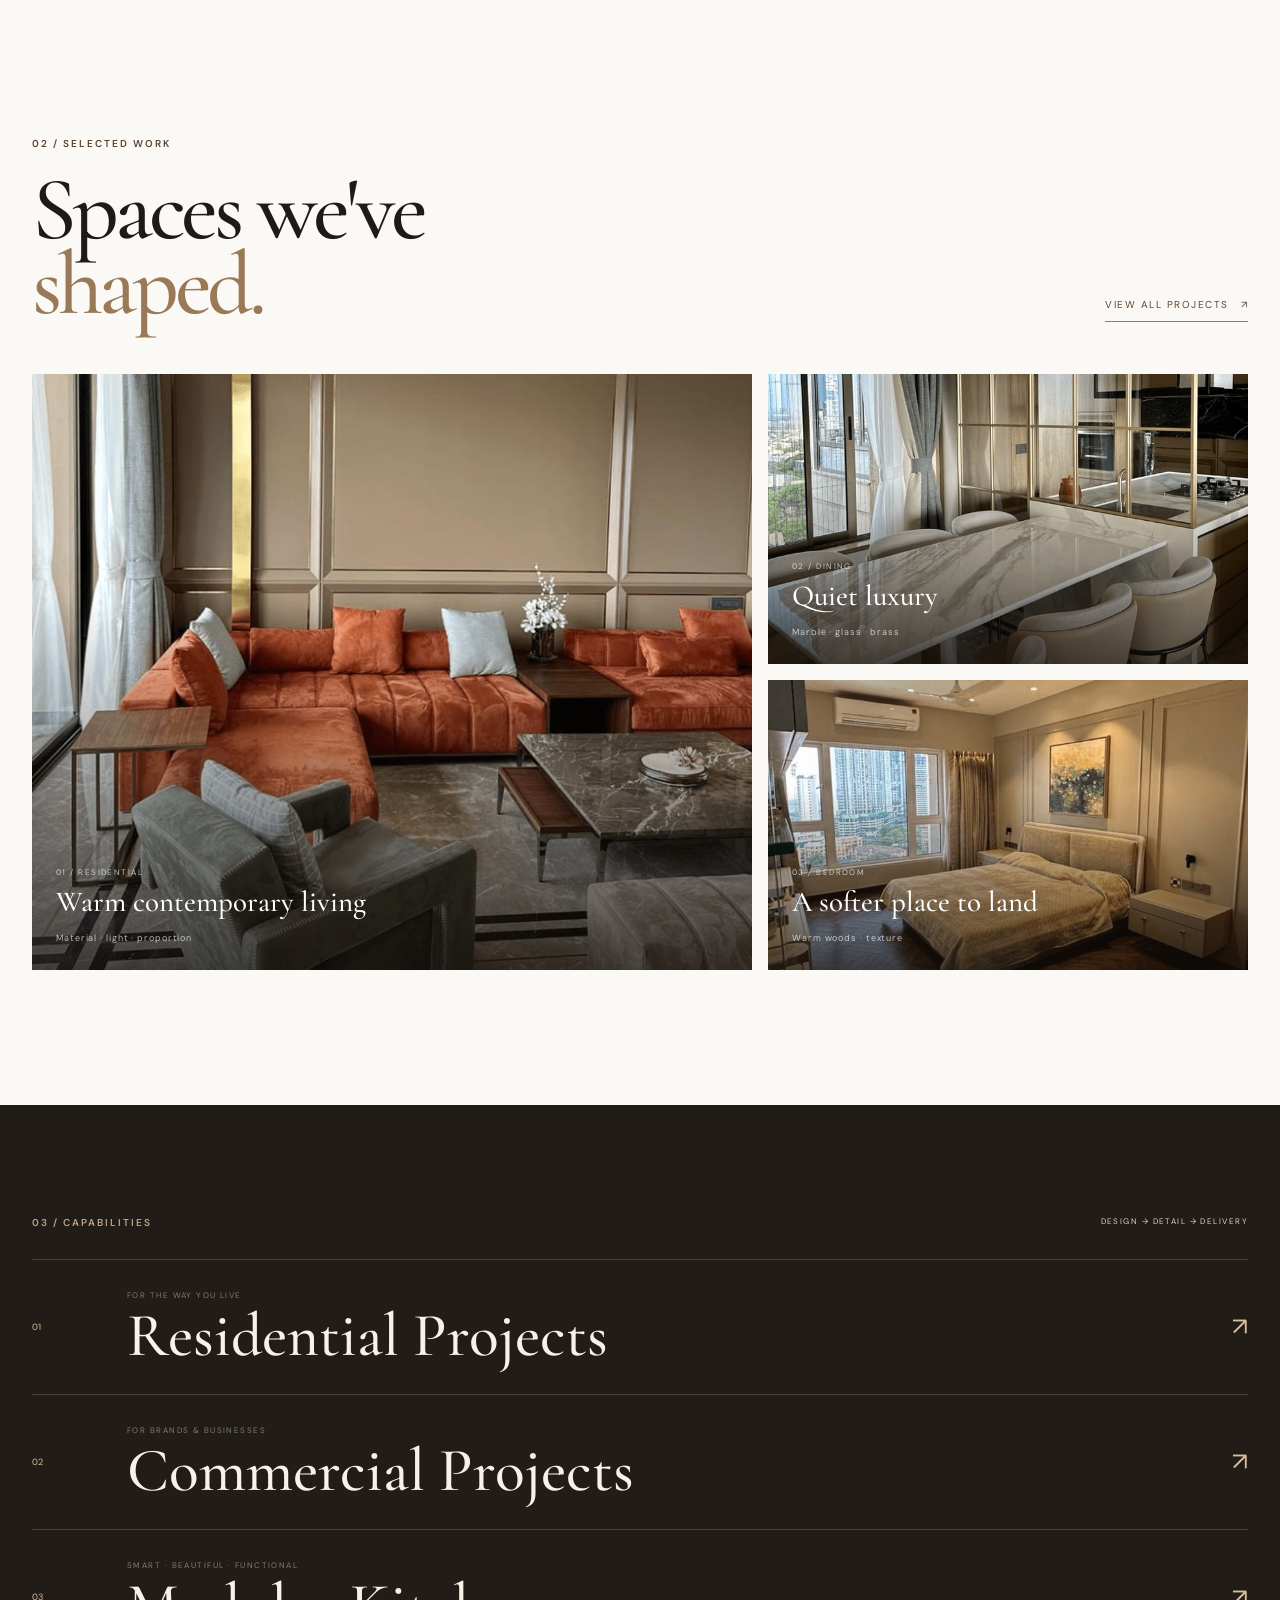
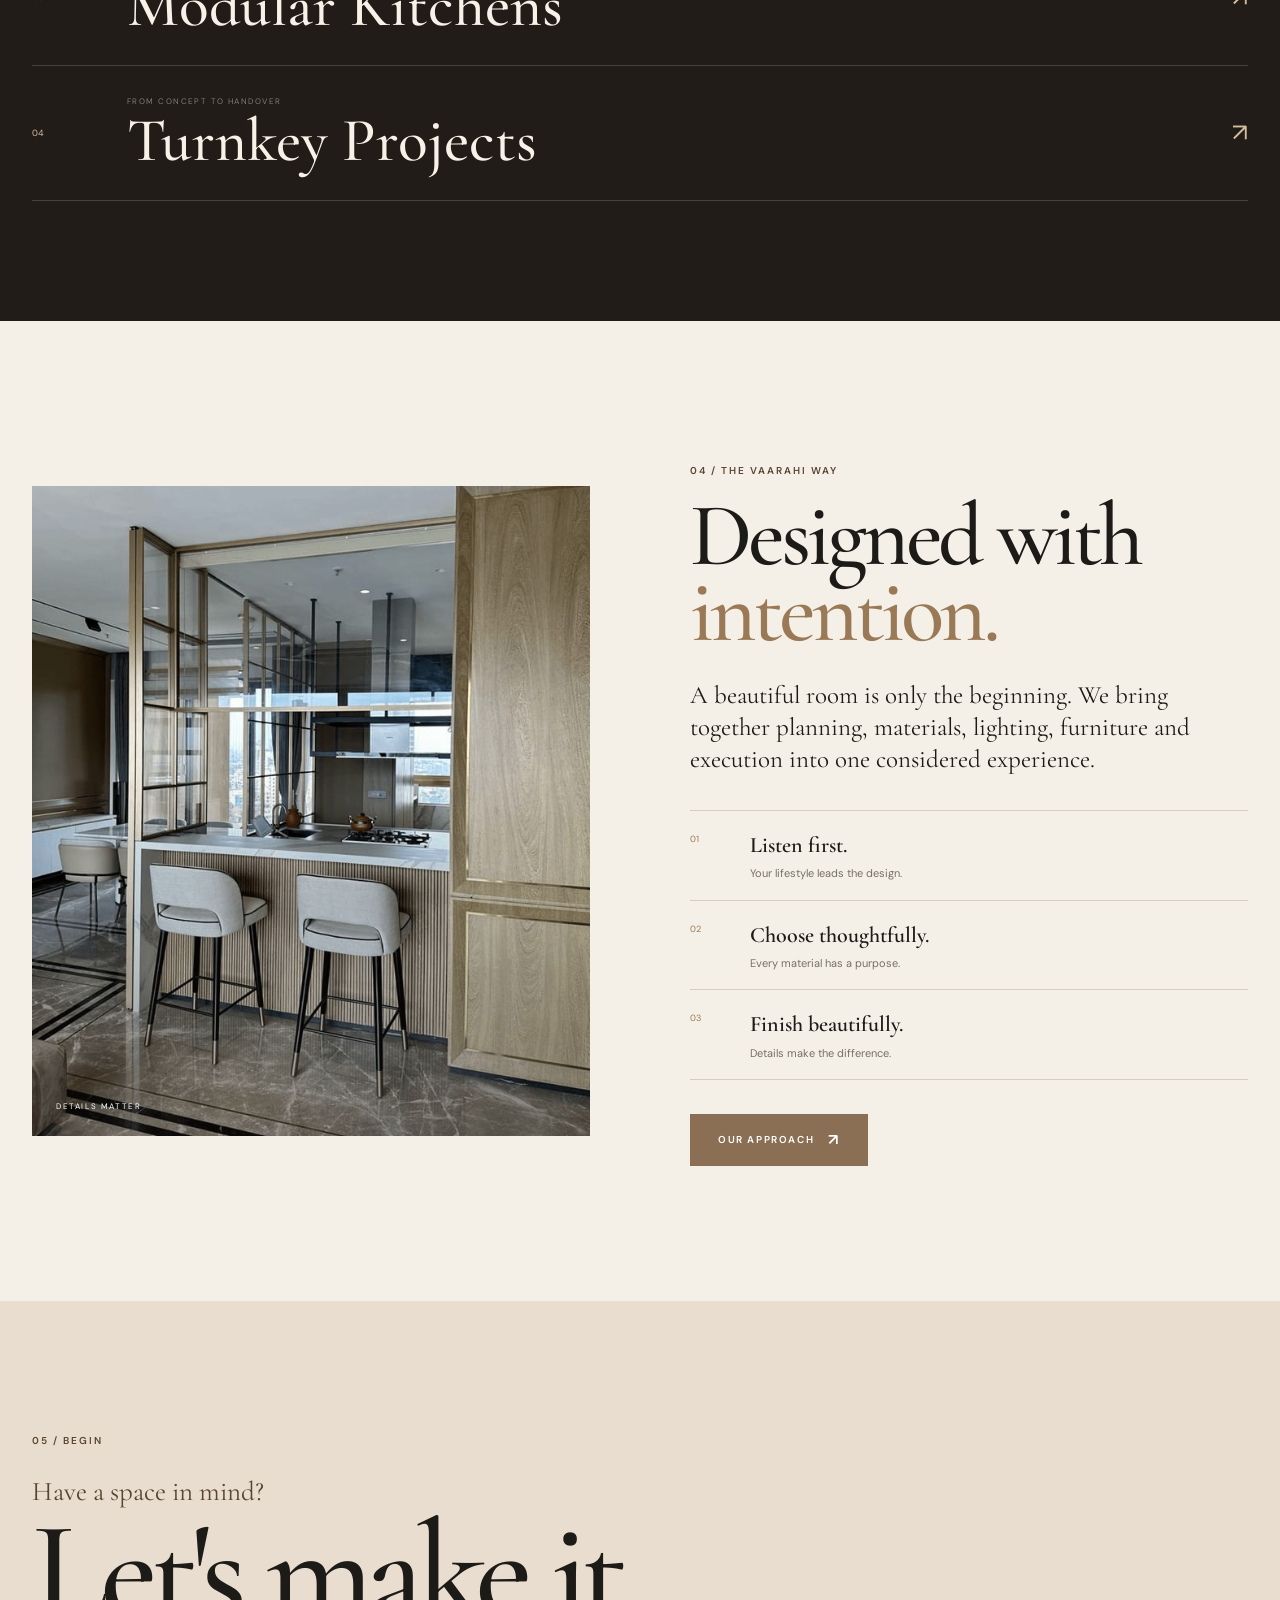
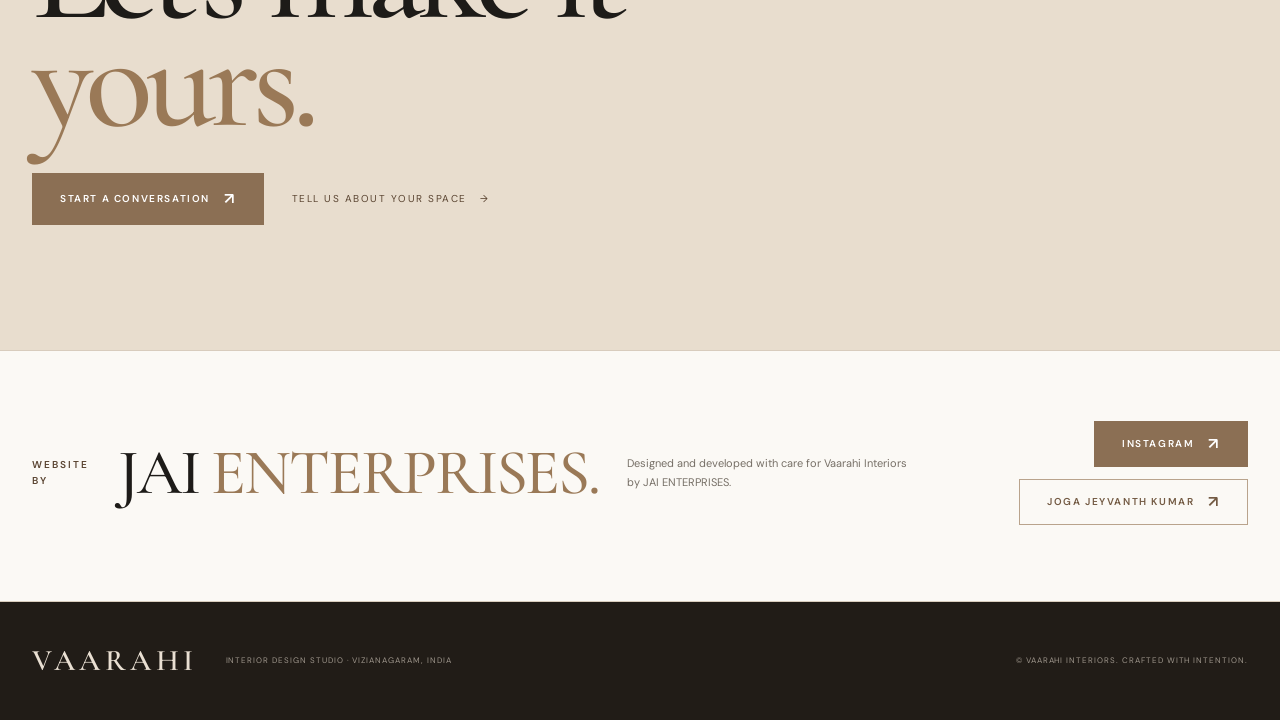
==== commit 0264d037: "Minor website updates" ====
--- a/index.html
+++ b/index.html
@@ -222,7 +222,7 @@
             Instagram <span>↗</span>
           </a>
           <a class="btn btn-outline" href="https://joga-jeyvanth-kumar.vercel.app/" target="_blank" rel="noopener noreferrer">
-            Patta Rahul <span>↗</span>
+            joga jeyvanth kumar <span>↗</span>
           </a>
         </div>
       </div>
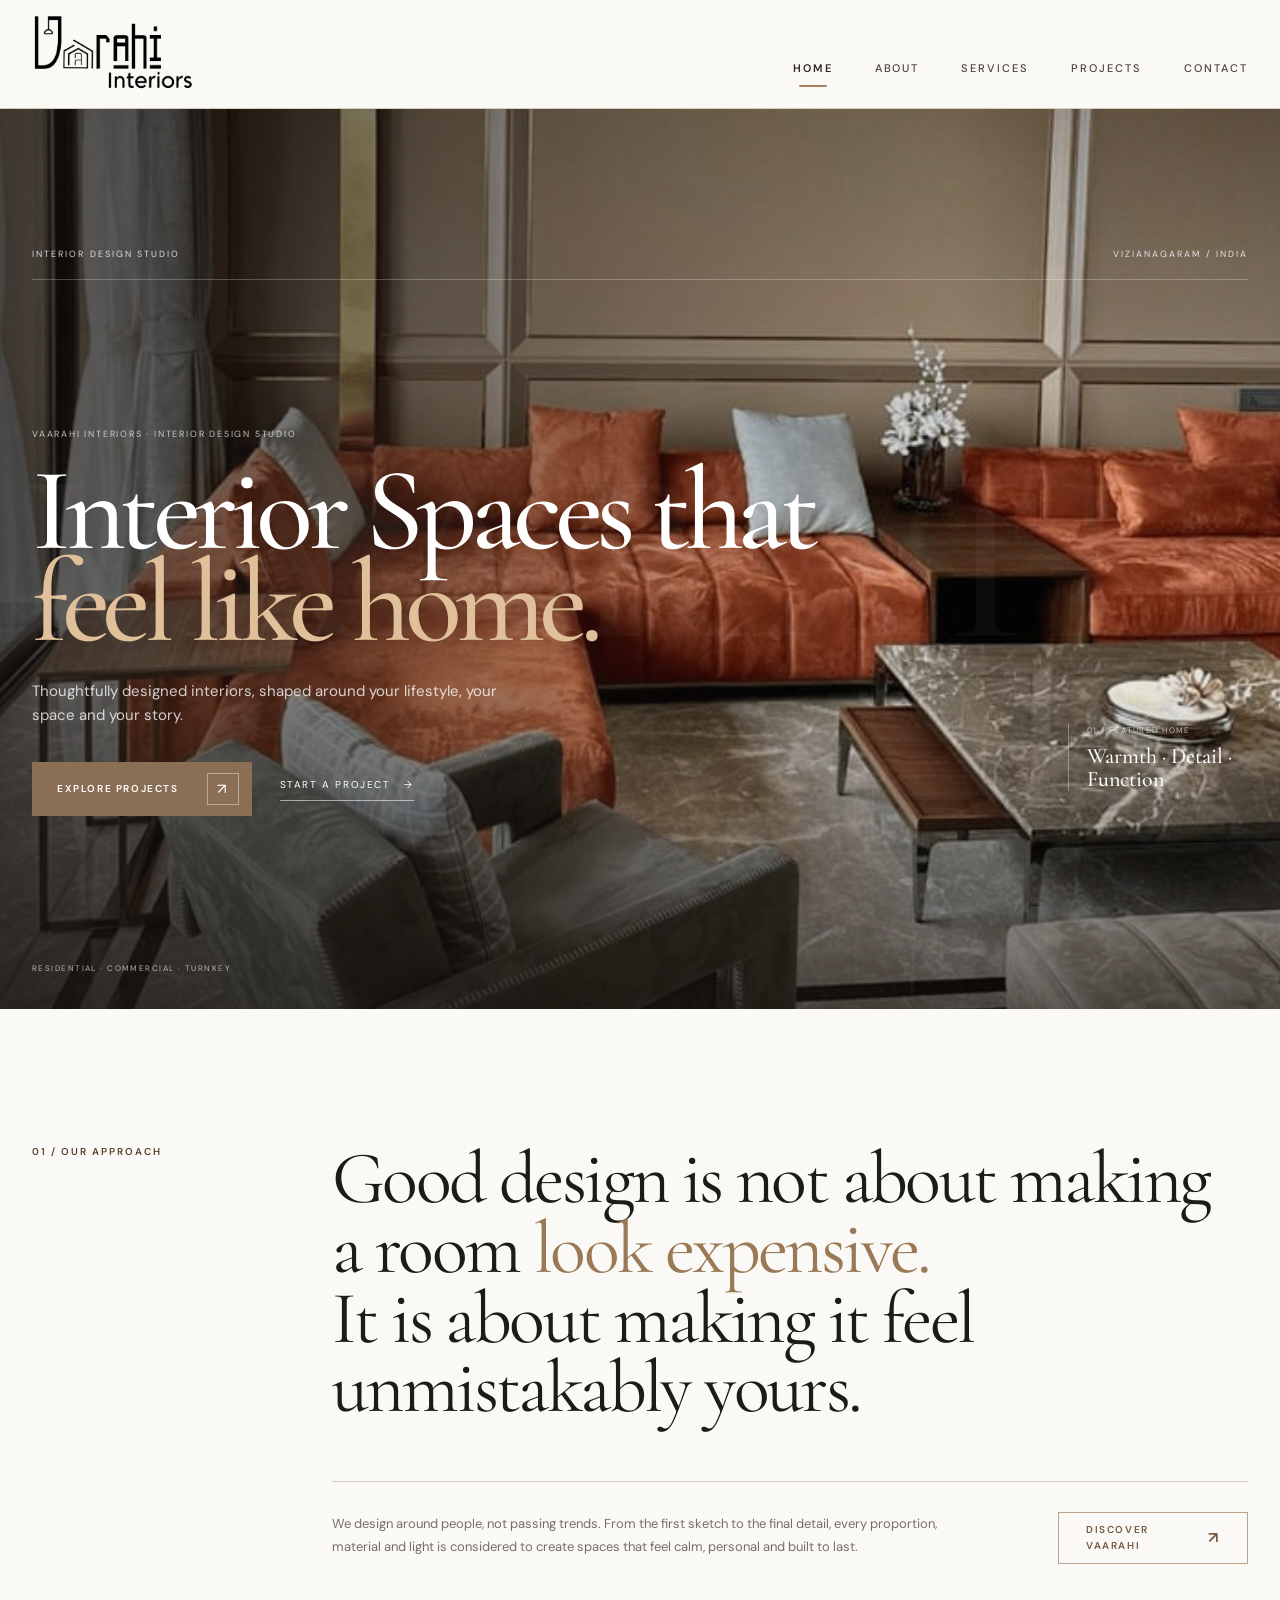
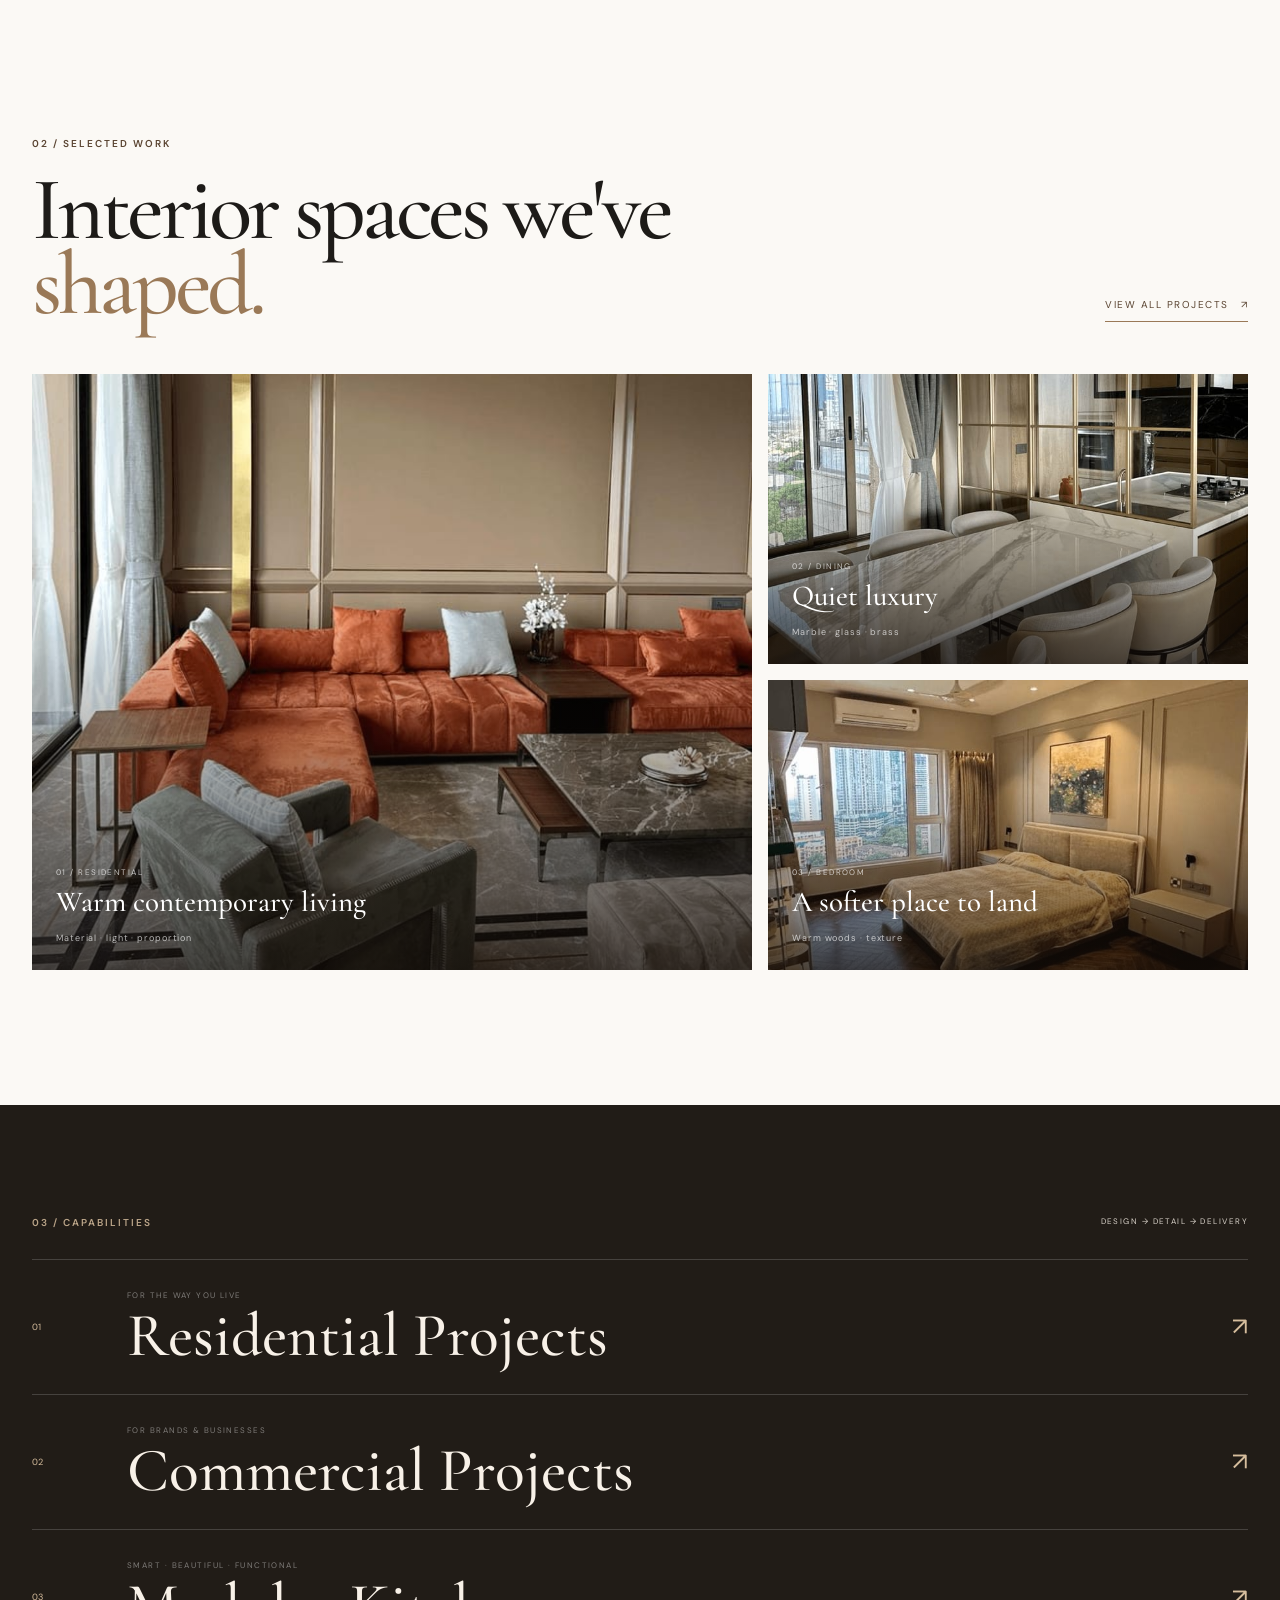
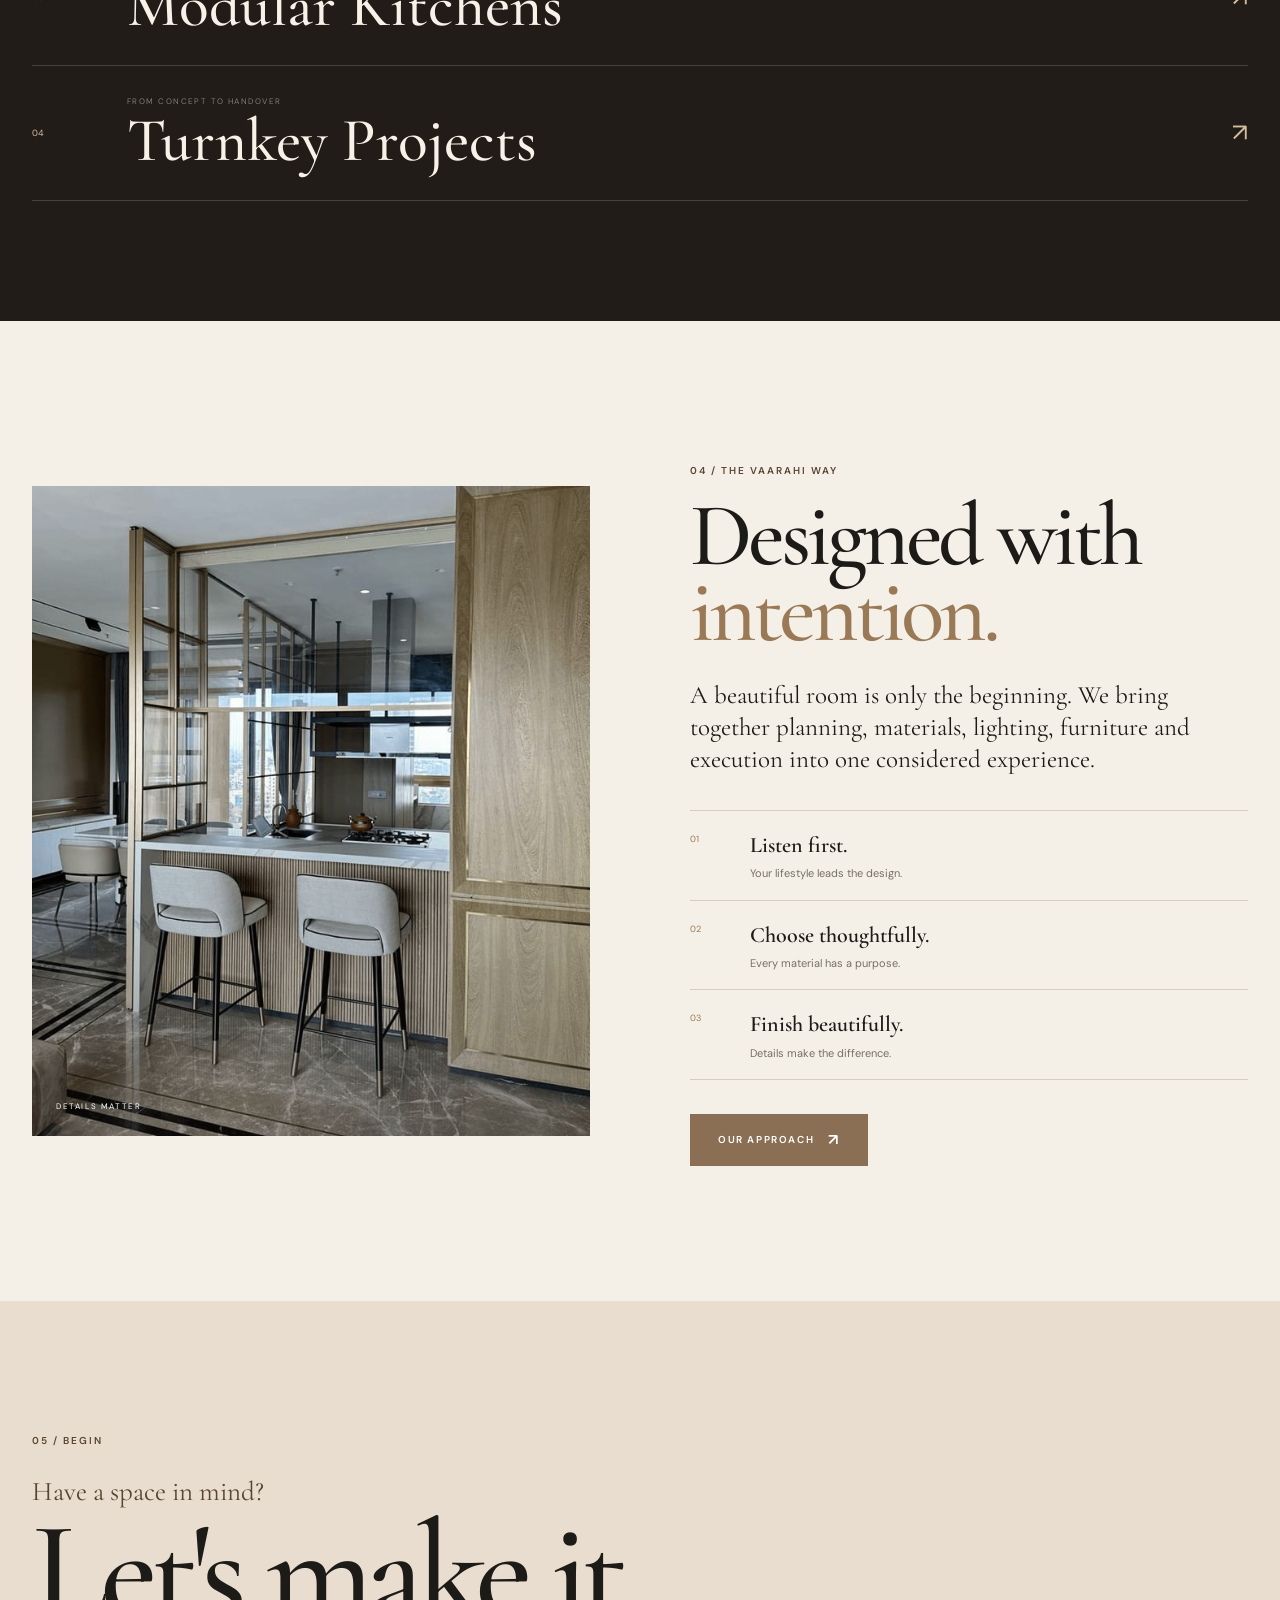
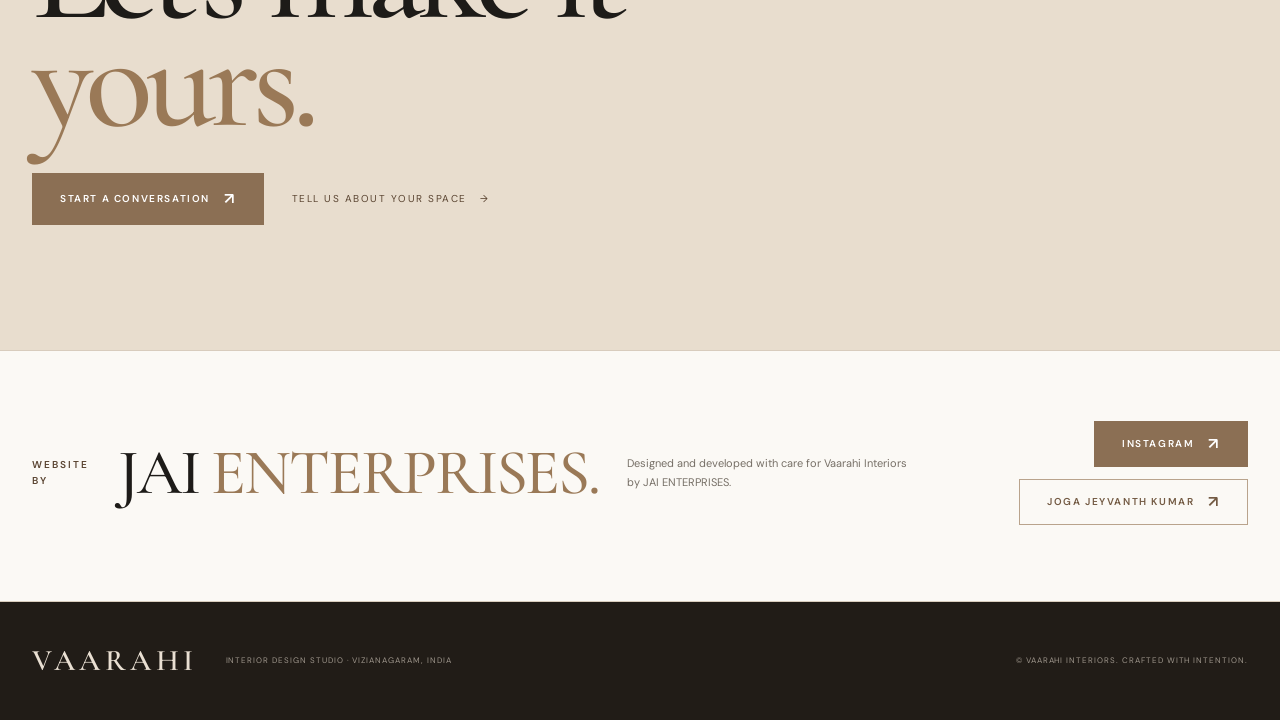
==== commit 77f3771d: "Improve local business SEO schema" ====
--- a/index.html
+++ b/index.html
@@ -3,10 +3,52 @@
 <head>
   <meta charset="UTF-8">
   <meta name="viewport" content="width=device-width, initial-scale=1.0">
-  <meta name="description" content="Vaarahi Interiors — thoughtful residential and commercial interiors shaped around the way you live.">
-  <title>Vaarahi Interiors | Spaces That Feel Like Home</title>
+
+  <!-- Primary SEO -->
+  <title>Vaarahi Interiors | Best Interior Designers in Vizianagaram</title>
+
+  <meta name="description" content="Vaarahi Interiors offers residential and commercial interior design services in Vizianagaram, creating stylish, functional and personalized spaces that feel like home.">
+
+  <meta name="robots" content="index, follow">
+
+  <link rel="canonical" href="https://vaarahiinteriors.com/">
+
+  <!-- Open Graph / Social Sharing -->
+  <meta property="og:title" content="Vaarahi Interiors | Best Interior Designers in Vizianagaram">
+  <meta property="og:description" content="Stylish, functional and personalized residential and commercial interior design solutions by Vaarahi Interiors.">
+  <meta property="og:url" content="https://vaarahiinteriors.com/">
+  <meta property="og:type" content="website">
+  <meta property="og:site_name" content="Vaarahi Interiors">
+
+  <!-- Website -->
+  <meta name="theme-color" content="#111111">
+
+  <!-- Stylesheet -->
   <link rel="stylesheet" href="css/style.css">
+
+  <script type="application/ld+json">
+{
+  "@context": "https://schema.org",
+  "@type": "HomeAndConstructionBusiness",
+  "name": "Vaarahi Interiors",
+  "url": "https://vaarahiinteriors.com/",
+  "description": "Residential and commercial interior design services in Vizianagaram and Srikakulam, Andhra Pradesh.",
+  "telephone": "+91 7207945633",
+  "areaServed": [
+    {
+      "@type": "City",
+      "name": "Vizianagaram"
+    },
+    {
+      "@type": "City",
+      "name": "Srikakulam"
+    }
+  ],
+  "sameAs": []
+}
+</script>
 </head>
+
 <body class="home-page">
 
   <div class="page-loader" aria-hidden="true">
@@ -38,9 +80,17 @@
     <!-- HERO -->
     <section class="signature-hero">
       <div class="hero-slideshow" aria-label="Featured Vaarahi Interiors spaces">
-        <img class="signature-hero-image is-active" src="images/vaarahi-project-09.jpeg" alt="Elegant Vaarahi Interiors living room">
-        <img class="signature-hero-image" src="images/vaarahi-project-06.jpeg" alt="Elegant Vaarahi Interiors dining space">
-        <img class="signature-hero-image" src="images/vaarahi-project-13.jpeg" alt="Elegant Vaarahi Interiors bedroom">
+       <img class="signature-hero-image is-active"
+     src="images/vaarahi-project-09.jpeg"
+     alt="Elegant living room interior design by Vaarahi Interiors">
+
+<img class="signature-hero-image"
+     src="images/vaarahi-project-06.jpeg"
+     alt="Modern dining room interior design by Vaarahi Interiors">
+
+<img class="signature-hero-image"
+     src="images/vaarahi-project-13.jpeg"
+     alt="Contemporary bedroom interior design by Vaarahi Interiors">
       </div>
       <div class="signature-overlay" aria-hidden="true"></div>
       <div class="hero-atmosphere" aria-hidden="true">
@@ -58,7 +108,7 @@
         <div class="hero-main">
           <div class="hero-copy-block">
             <span class="hero-eyebrow">VAARAHI INTERIORS · INTERIOR DESIGN STUDIO</span>
-            <h1>Spaces that<br><em>feel like home.</em></h1>
+           <h1>Interior Spaces that<br><em>feel like home.</em></h1>
             <p>Thoughtfully designed interiors, shaped around your lifestyle, your space and your story.</p>
 
             <div class="hero-actions">
@@ -103,7 +153,7 @@
         <div class="featured-head">
           <div>
             <span class="section-kicker">02 / SELECTED WORK</span>
-            <h2>Spaces we've<br><em>shaped.</em></h2>
+            <h2>Interior spaces we've<br><em>shaped.</em></h2>
           </div>
           <a class="text-link" href="projects.html">View all projects <span>↗</span></a>
         </div>
@@ -179,7 +229,8 @@
     <section class="home-philosophy">
       <div class="container philosophy-layout">
         <div class="philosophy-image">
-          <img src="images/vaarahi-project-10.jpeg" alt="Vaarahi kitchen and dining interior">
+         <img src="images/vaarahi-project-10.jpeg"
+     alt="Modern kitchen and dining interior design by Vaarahi Interiors">
           <span>DETAILS MATTER</span>
         </div>
         <div class="philosophy-copy">
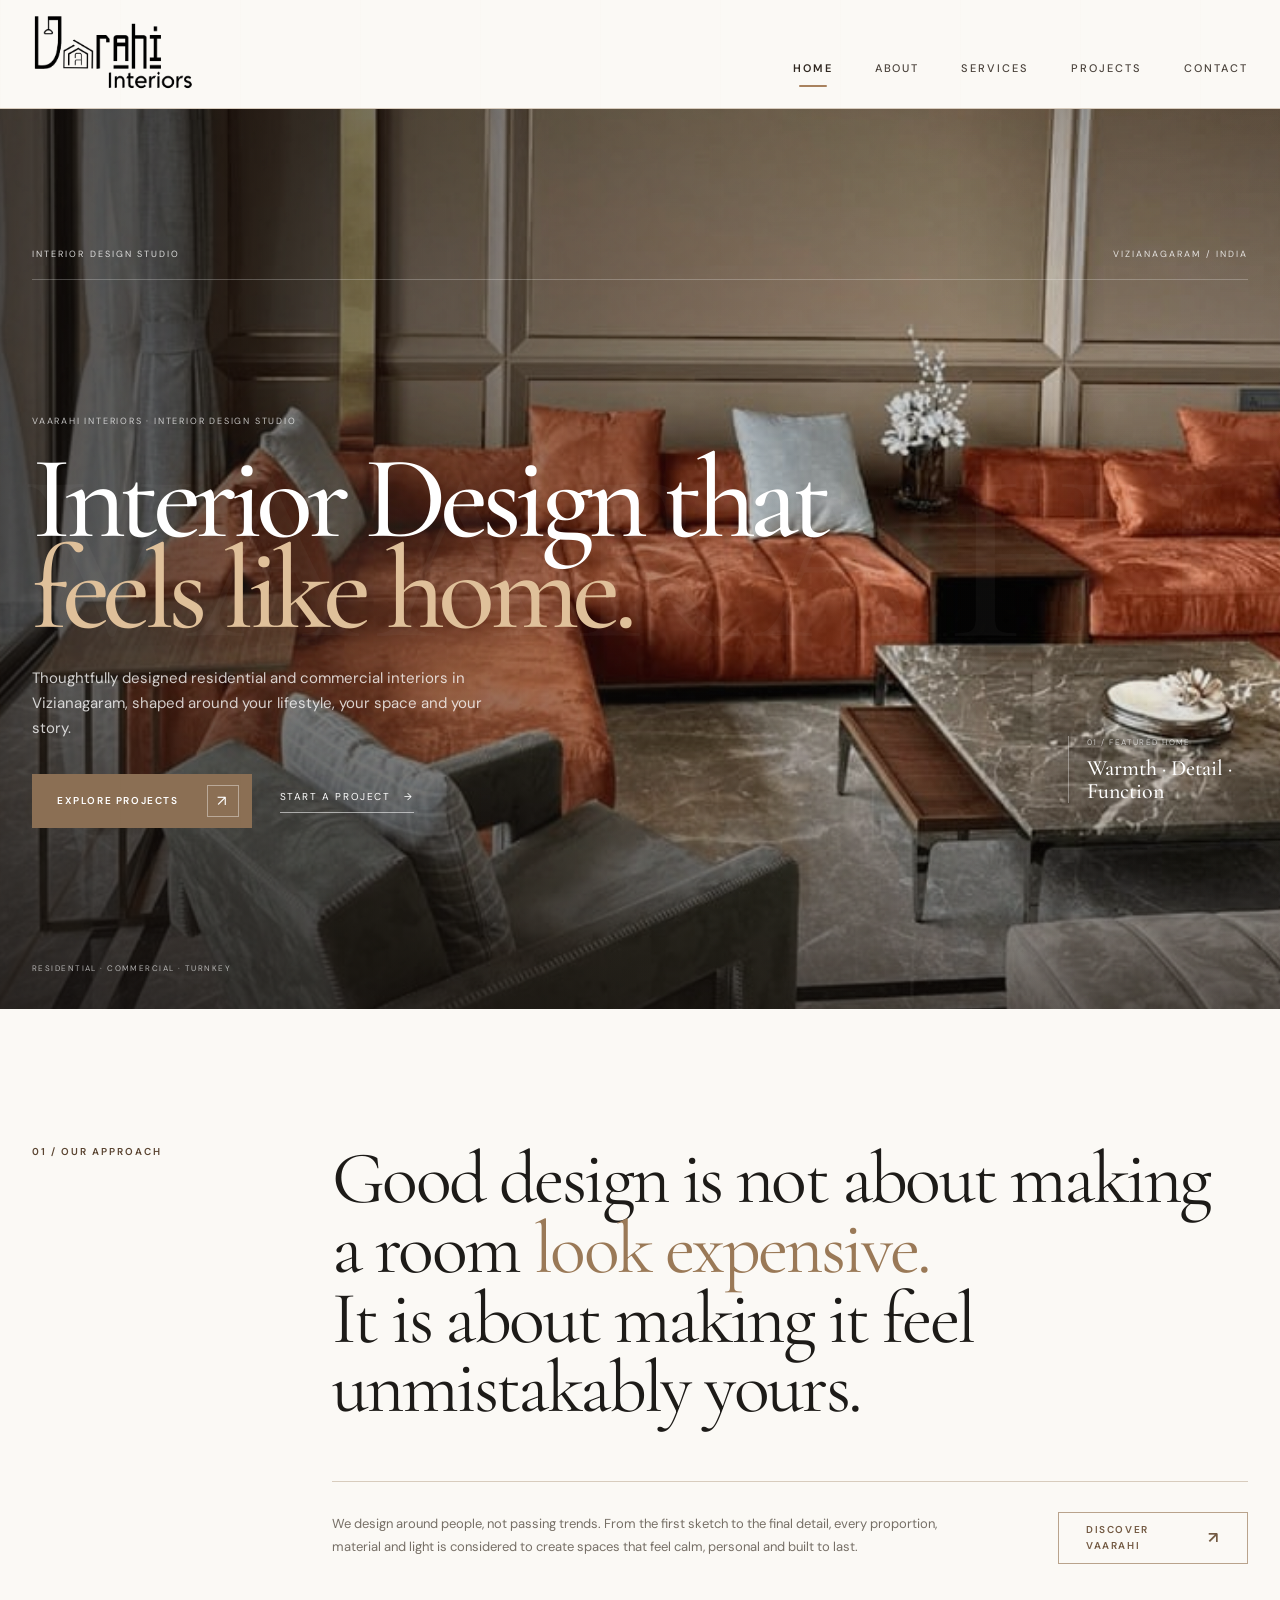
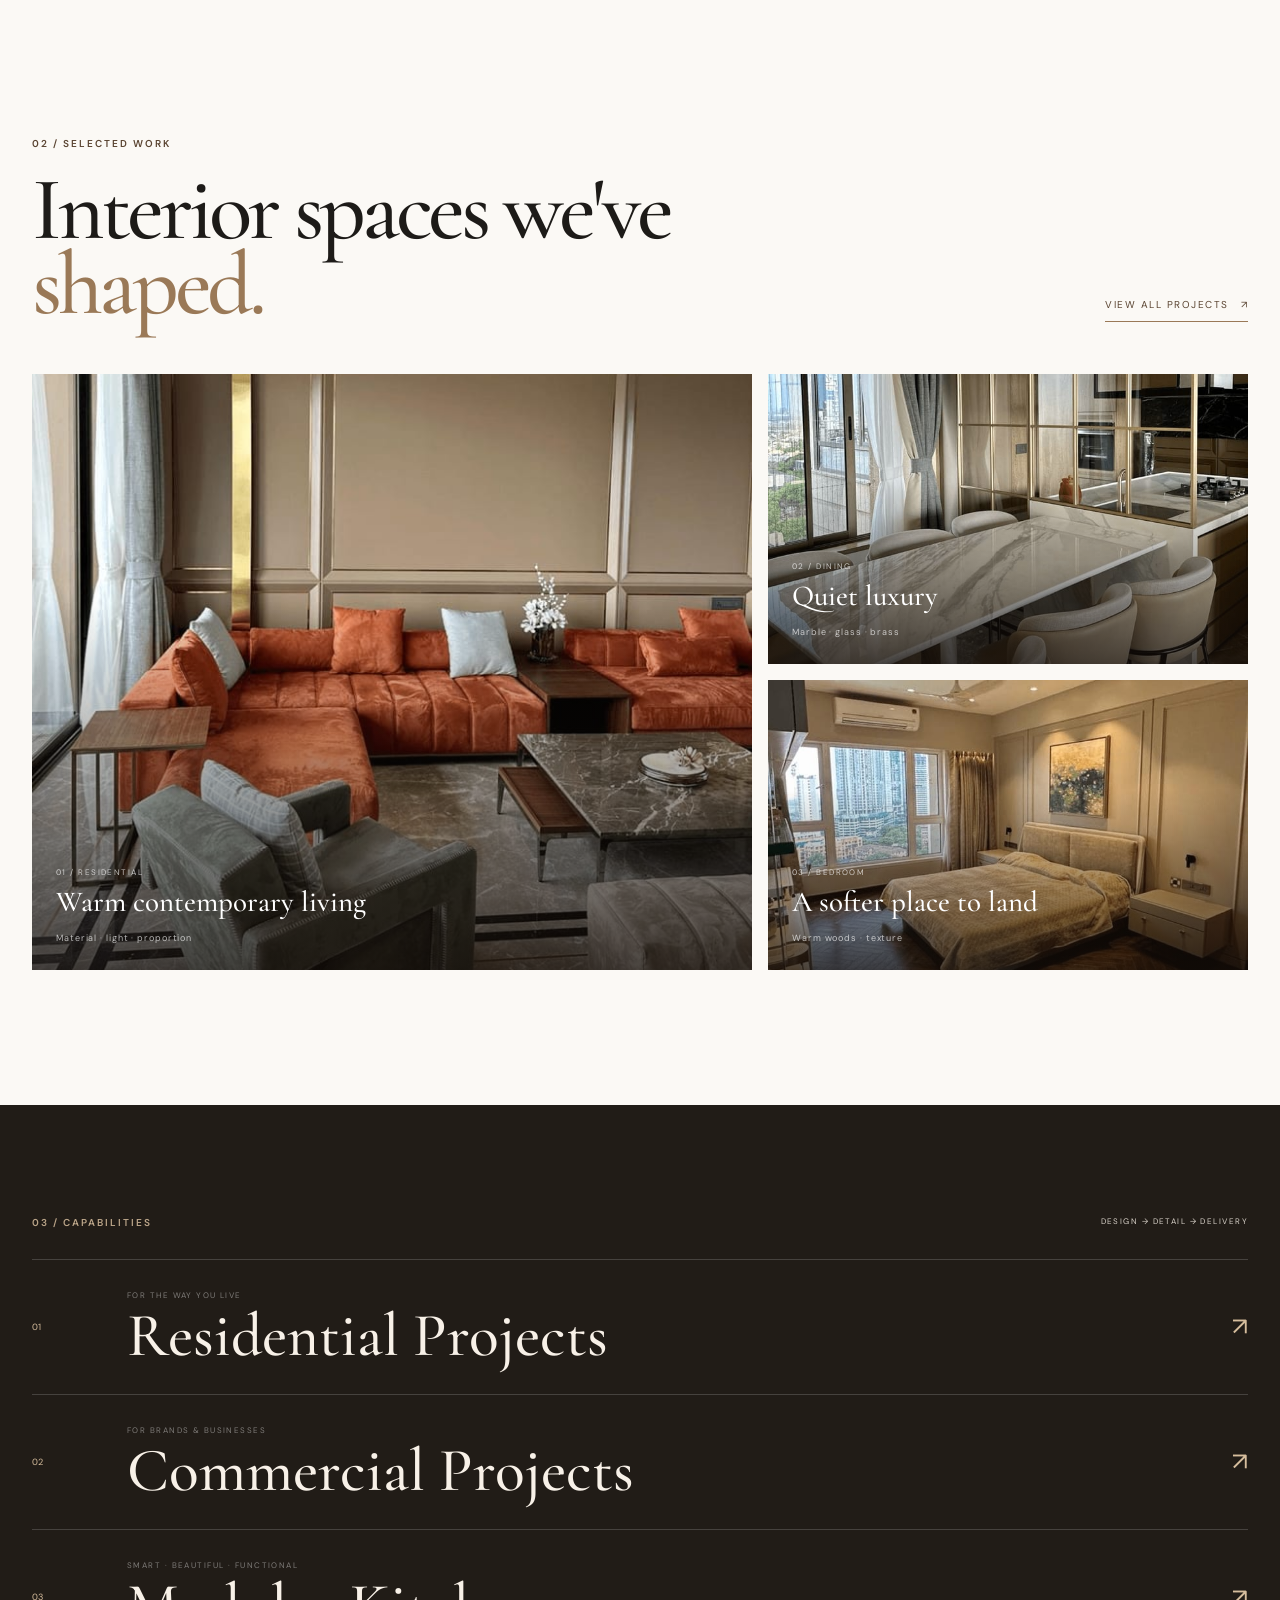
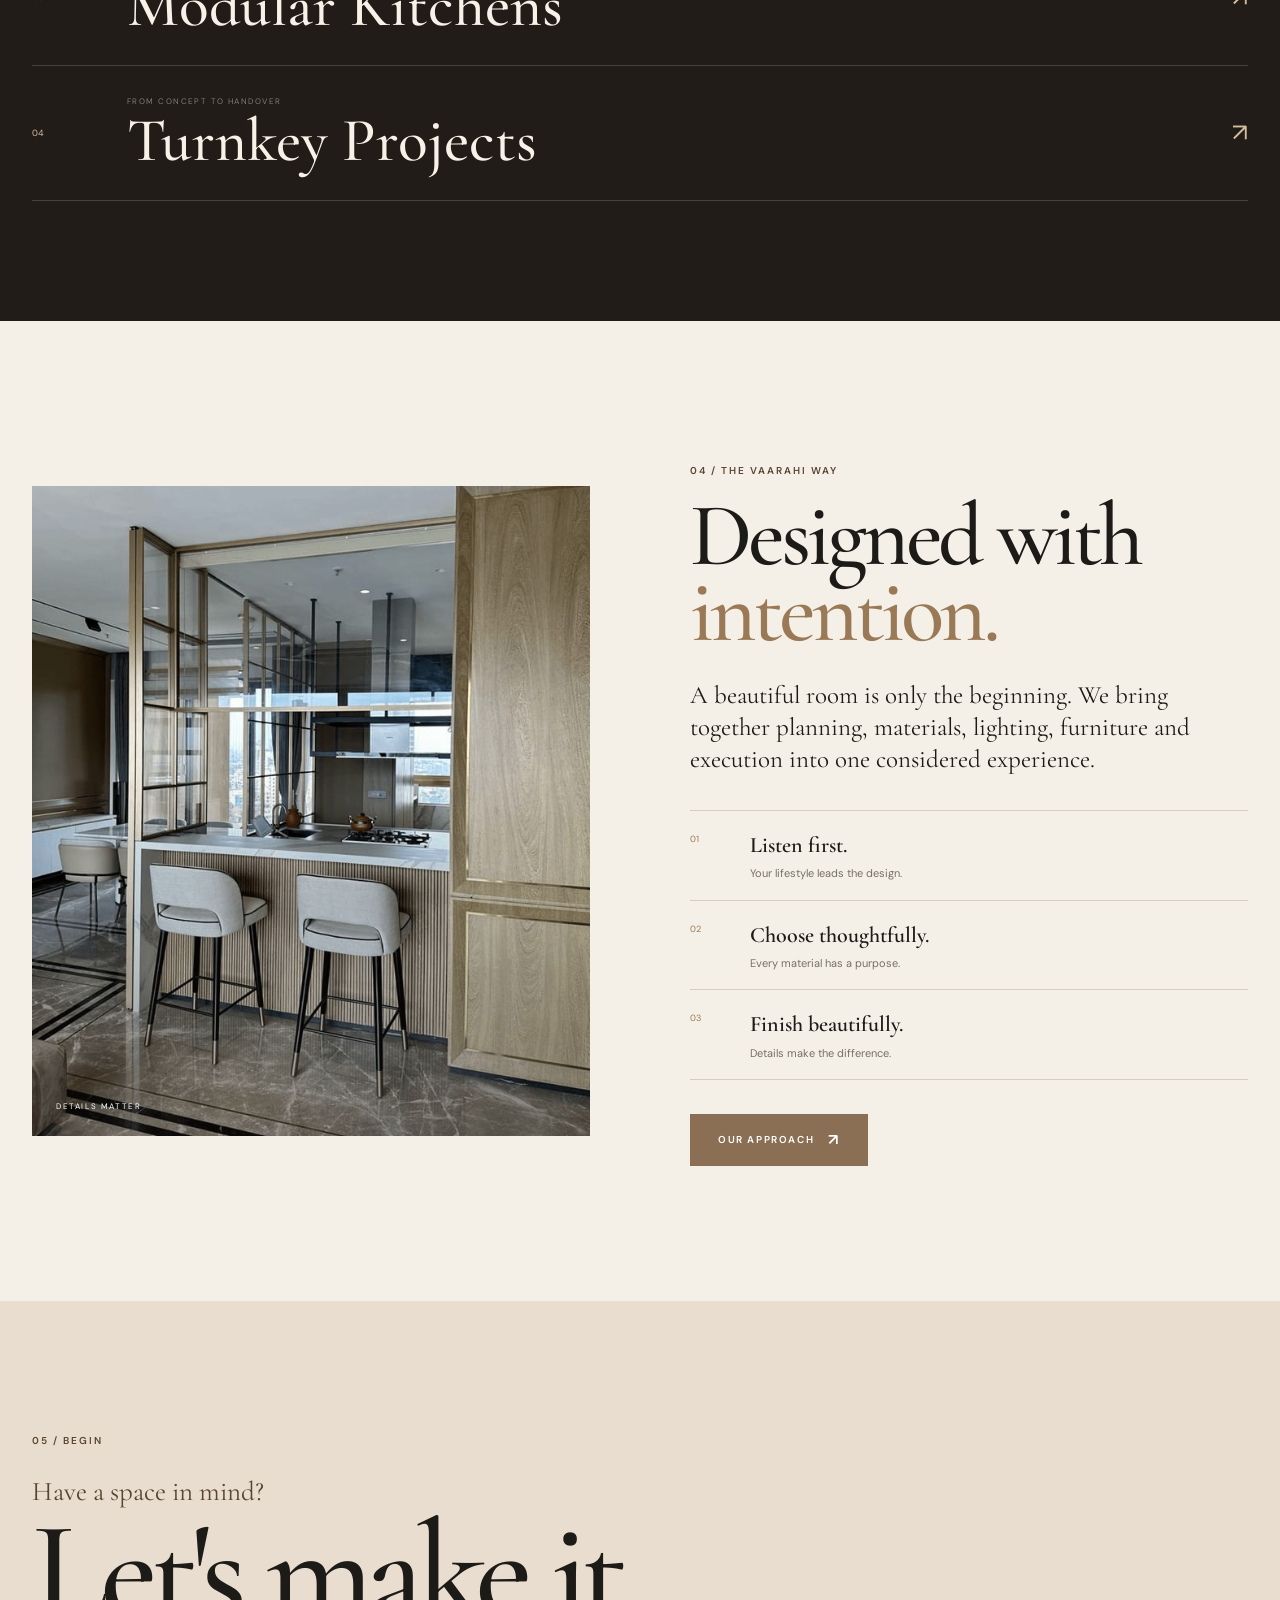
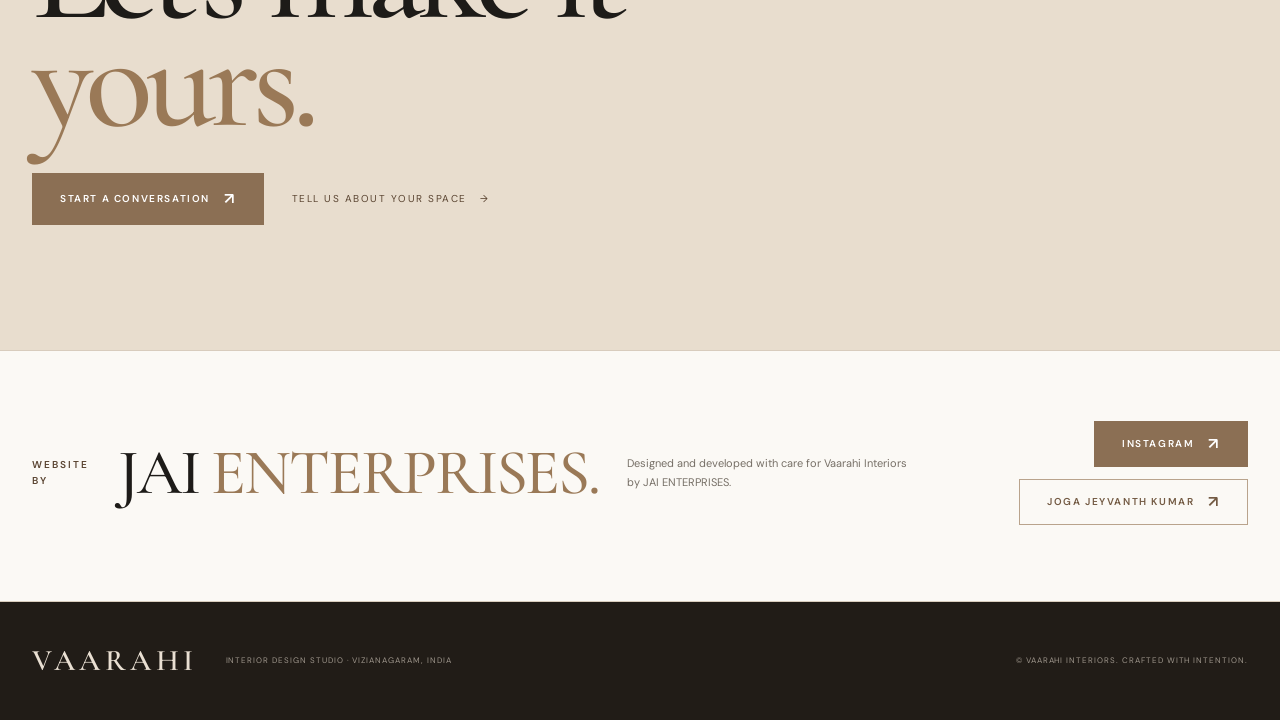
==== commit cfb2c64b: "Complete SEO content optimization" ====
--- a/index.html
+++ b/index.html
@@ -108,8 +108,8 @@
         <div class="hero-main">
           <div class="hero-copy-block">
             <span class="hero-eyebrow">VAARAHI INTERIORS · INTERIOR DESIGN STUDIO</span>
-           <h1>Interior Spaces that<br><em>feel like home.</em></h1>
-            <p>Thoughtfully designed interiors, shaped around your lifestyle, your space and your story.</p>
+           <h1>Interior Design that<br><em>feels like home.</em></h1>
+           <p>Thoughtfully designed residential and commercial interiors in Vizianagaram, shaped around your lifestyle, your space and your story.</p>
 
             <div class="hero-actions">
               <a class="hero-button hero-button-light" href="projects.html">
